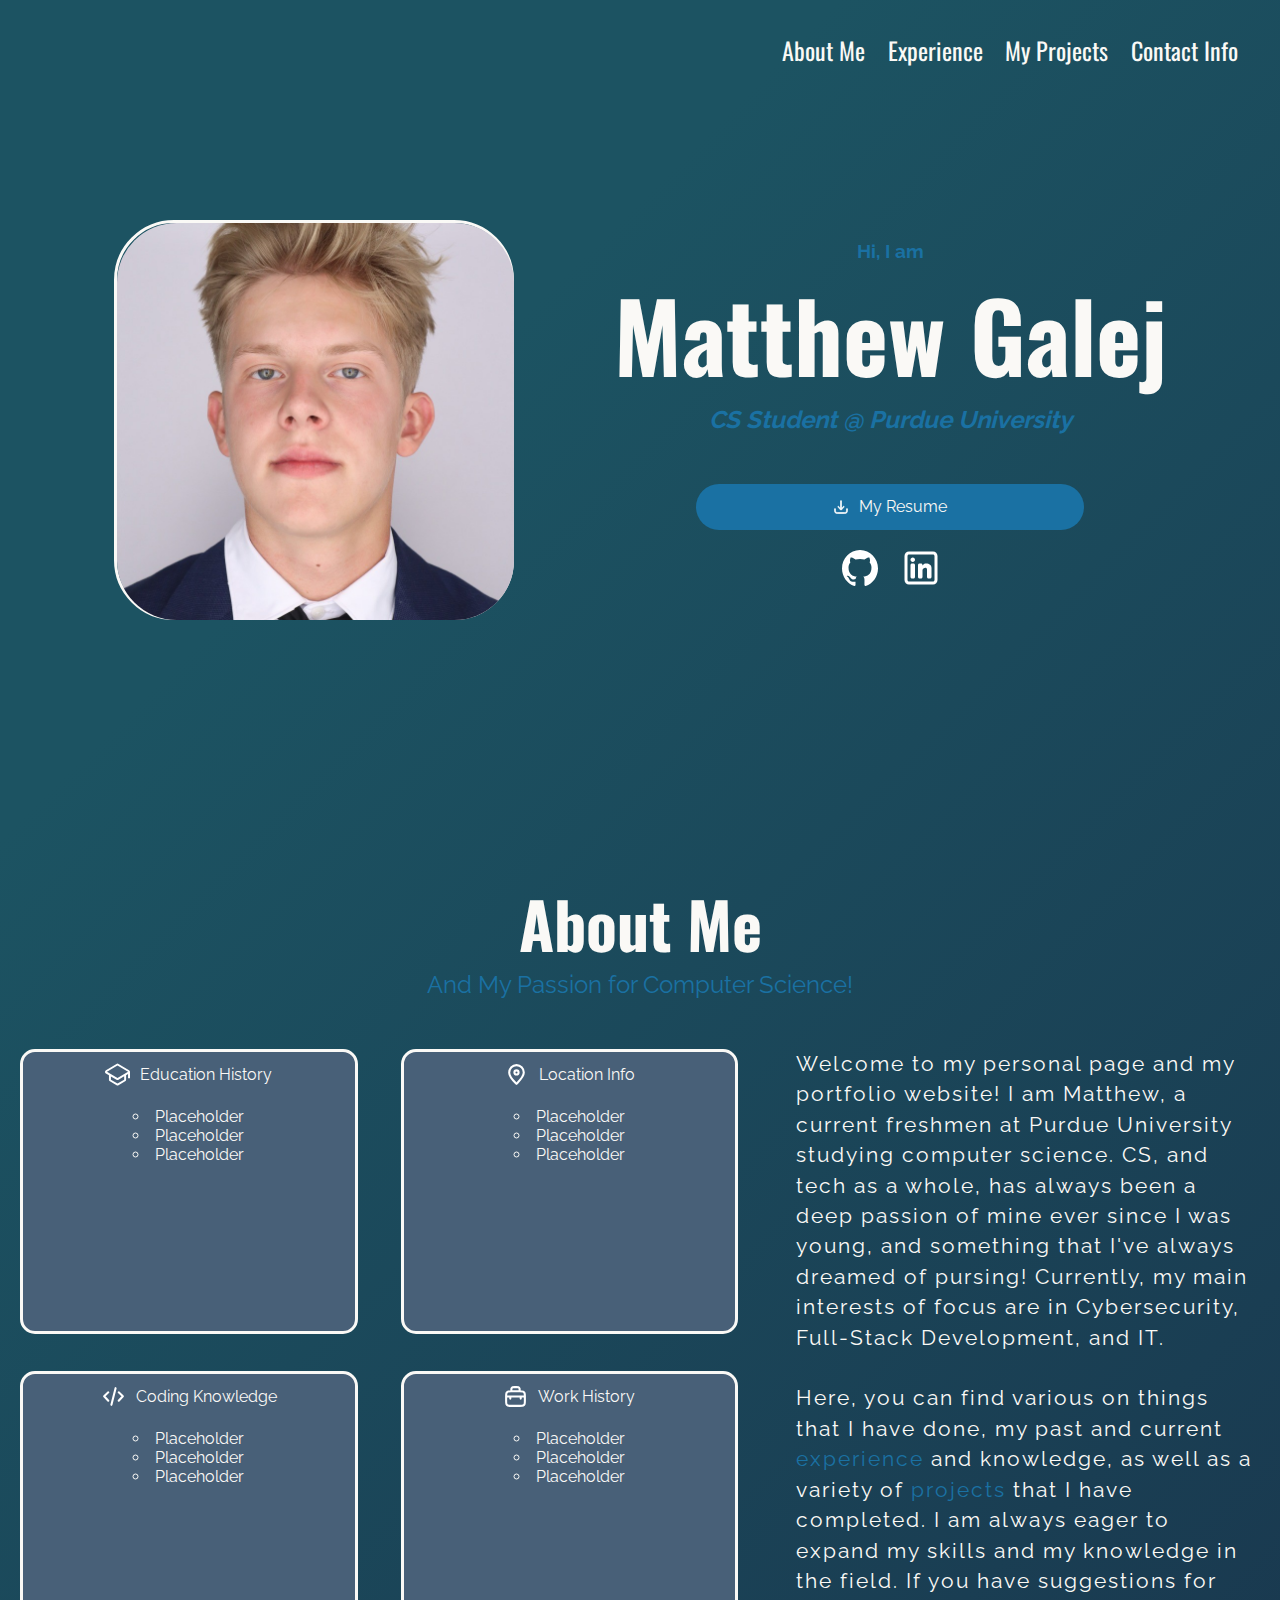
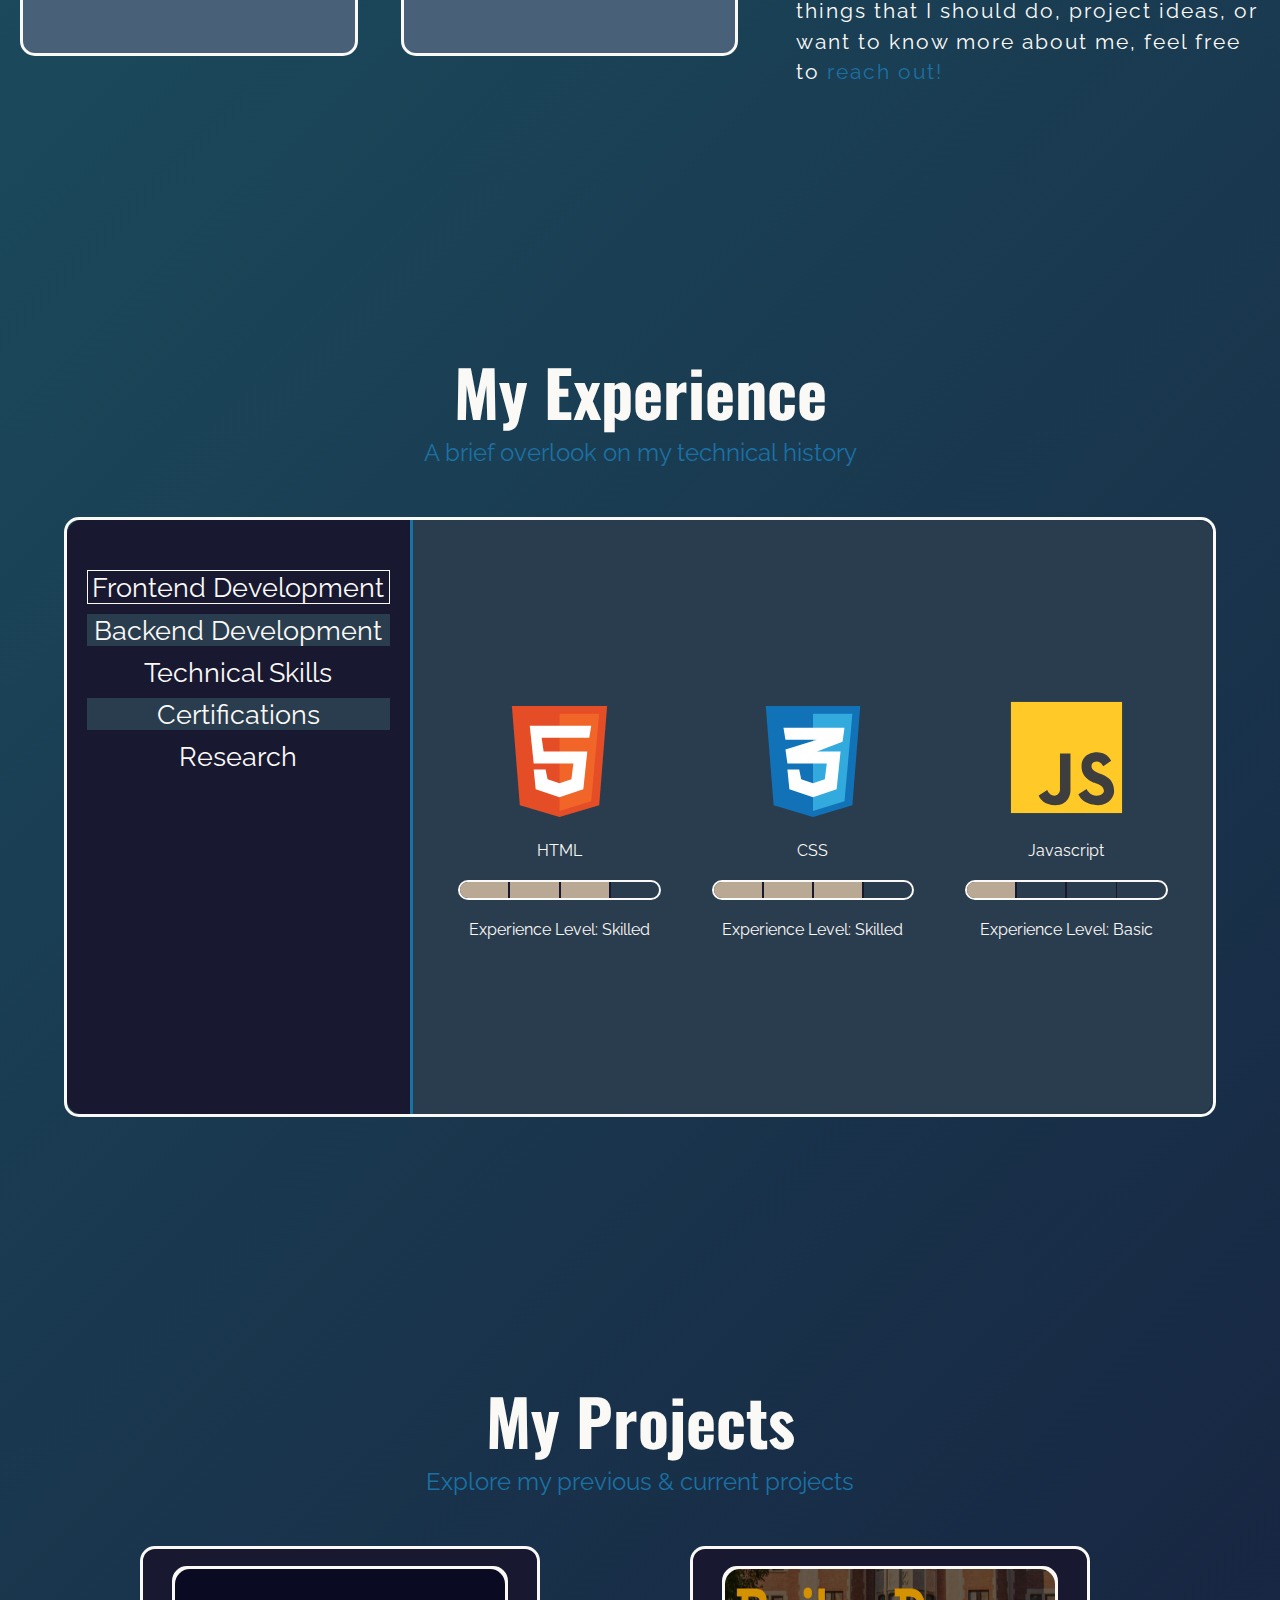
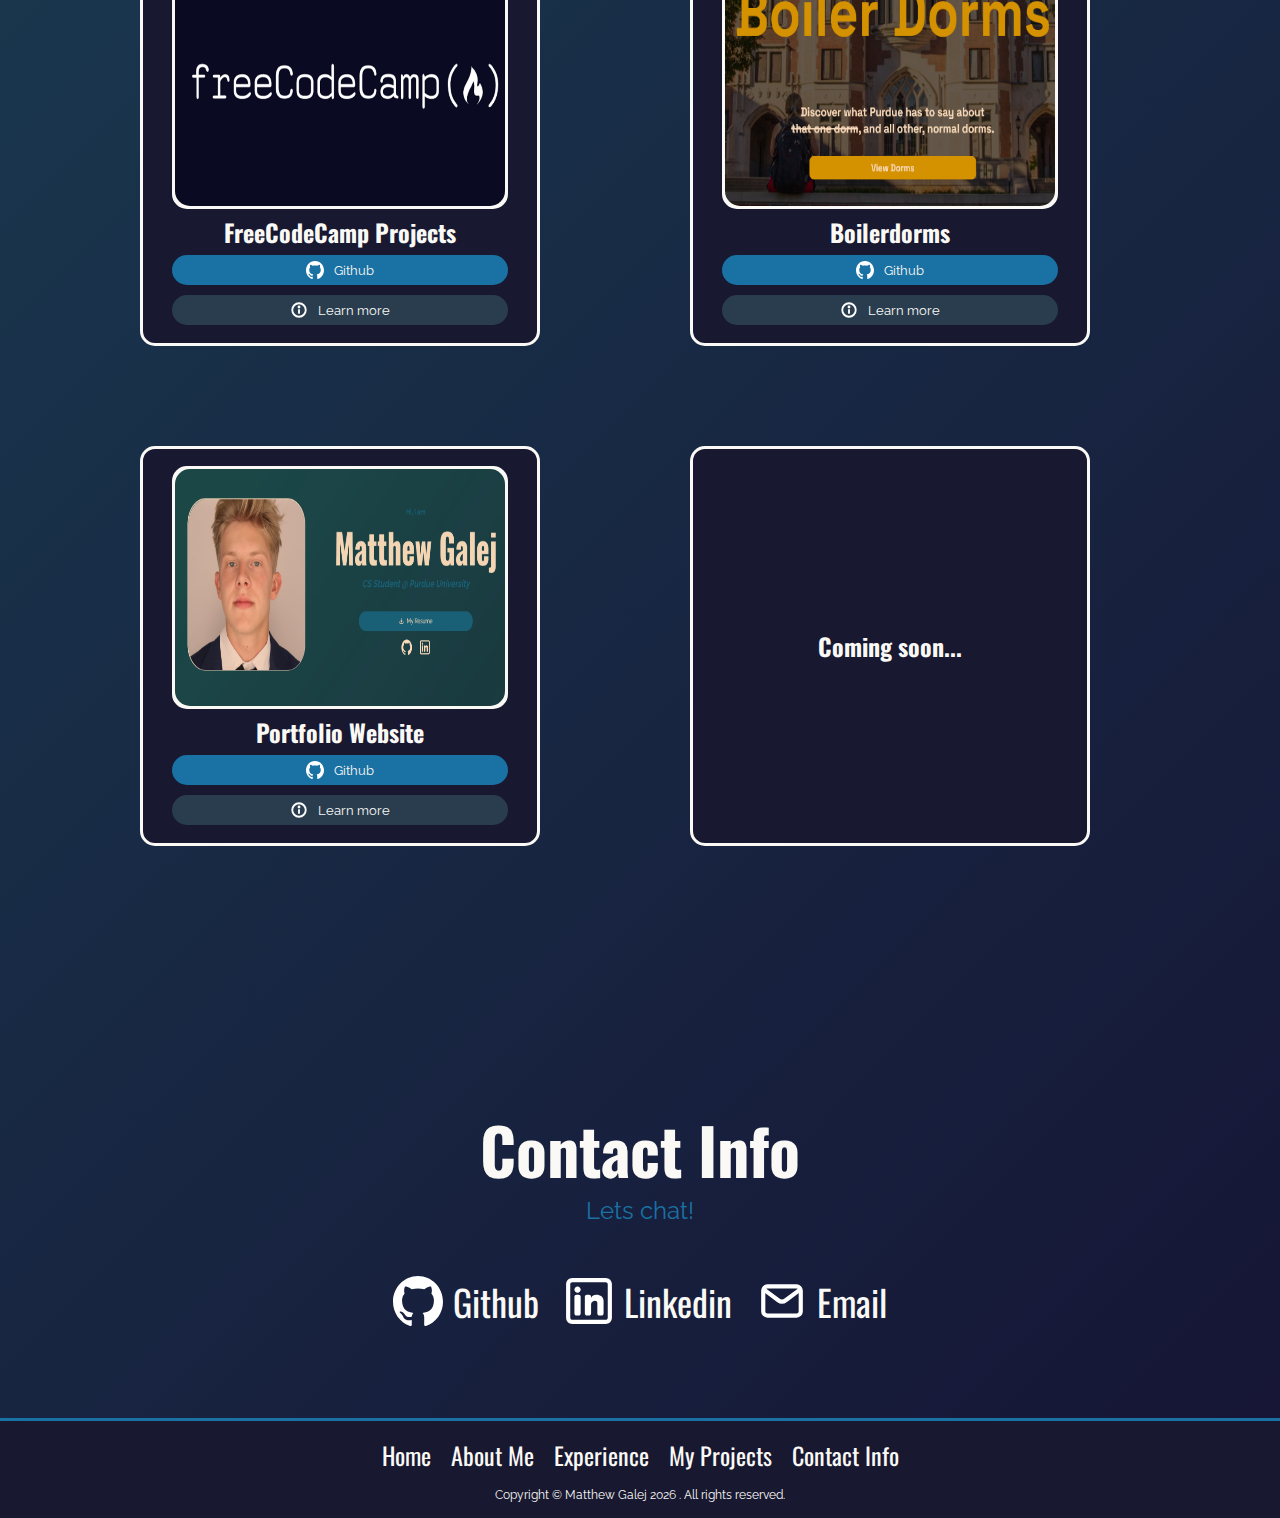
==== pages/index.html @ 9685cd40 "added certifications and technical skills section" ====
<!DOCTYPE html>
<html lang="en">
<head>
    <meta charset="UTF-8">
    <meta name="viewport" content="width=device-width, initial-scale=1.0"/>
    <link rel="stylesheet" href="../css/styles.css"/>
    <link rel="stylesheet" href="../css/media-queries.css"/>
    <link rel="icon" href="../assets/icon.svg">
    <title>Matthew Galej - Home</title>
    <meta name="description" content="Matthew Galej's personal website and portfolio!"/>
</head>
<body>
<main>
    <div id="background">
        <header id="page-header">
            <nav id="navbar">
                <a class="nav-item" href="#about-me">About Me</a>
                <a class="nav-item" href="#my-experience">Experience</a>
                <a class="nav-item" href="#my-projects">My Projects</a>
                <a class="nav-item" href="#contact-info">Contact Info</a>
            </nav>
        </header>

        <div id="main-page">
            <div id="opening-panel">
                <div id="pfp-box">
                    <img id="front-image" src="../assets/picture.png" alt="Picture of Matthew"/>
                </div>
                <div id="opening-text">
                    <h3>Hi, I am</h3>
                    <h1>Matthew Galej</h1>
                    <h2>CS Student @ Purdue University</h2>

                    <button id="resume-download"
                            onclick="window.open('../assets/RESUME%20-%20MATTHEW%20GALEJ.pdf', '_blank')">
                        <div class="button-text">
                            <img src="../assets/download-icon.svg" alt="download-icon" id="download-icon">
                            My Resume
                        </div>
                    </button>
                    <ul id="icons">
                        <li>
                            <a target="_blank" href="https://github.com/MatGalej">
                                <img class="icon" src="../assets/github-icon.svg" alt="github"/></a>
                        </li>
                        <li>
                            <a target="_blank" href="https://www.linkedin.com/in/matthew-galej-61bb95263/">
                                <img class="icon" src="../assets/linkedin-icon.svg" alt="linkedin"/></a>
                        </li>
                    </ul>
                </div>
            </div>
        </div>
        <div class="section-panel">
            <h1 id="about-me" class="section-header">About Me</h1>
            <p class="section-subtitle">And My Passion for Computer Science!</p>

            <div id="panel-wrapper">
                <div class="panel left">
                    <div class="box">
                        <div class="box-top-header">
                            <img class="box-icon" src="../assets/university-icon.svg" alt="university icon"/>
                            <p>Education History</p>
                        </div>

                        <div class="box-contents">
                                <ul>
                                    <li>Placeholder</li>
                                    <li>Placeholder</li>
                                    <li>Placeholder</li>
                                </ul>
                            </div>
                    </div>
                    <div class="box">
                        <div class="box-top-header">
                            <img class="box-icon" src="../assets/location-pin-icon.svg" alt="location pin icon"/>
                            <p>Location Info</p>
                        </div>

                        <div class="box-contents">
                                <ul>
                                    <li>Placeholder</li>
                                    <li>Placeholder</li>
                                    <li>Placeholder</li>
                                </ul>
                            </div>
                    </div>
                    <div class="box">
                        <div class="box-top-header">
                            <img class="box-icon" src="../assets/coding-icon.svg" alt="coding icon"/>
                            <p>Coding Knowledge</p>
                        </div>

                        <div class="box-contents">
                                <ul>
                                    <li>Placeholder</li>
                                    <li>Placeholder</li>
                                    <li>Placeholder</li>
                                </ul>
                            </div>
                    </div>
                    <div class="box">
                        <div class="box-top-header">
                            <img class="box-icon" src="../assets/briefcase-icon.svg" alt="briefcase icon"/>
                            <p>Work History</p>
                        </div>

                        <div class="box-contents">
                                <ul>
                                    <li>Placeholder</li>
                                    <li>Placeholder</li>
                                    <li>Placeholder</li>
                                </ul>
                            </div>
                    </div>
                </div>
                <div class="panel right">
                    <div id="personal-bio">
                        <p>Welcome to my personal page and my portfolio website! I am Matthew, a current freshmen at
                            Purdue University studying computer science. CS, and tech as a whole, has always been a deep
                            passion of mine ever since I was young, and something that I've always dreamed of pursing!
                            Currently, my main interests of focus are in Cybersecurity, Full-Stack Development, and IT.
                        </p>
                        <p><br>Here, you can find various on things that I have done, my past and current
                            <a class="text-animation" href="#my-experience">experience</a>
                            and knowledge, as well as a variety of <a class="text-animation" href="#my-projects">
                                projects</a> that I have completed. I am always eager to expand my skills and my
                            knowledge in the field. If you have suggestions for things that I should do,
                            project ideas, or want to know more about me, feel free to
                            <a class="text-animation" href="#contact-info">reach out!</a></p>
                    </div>
                </div>
            </div>
        </div>
        <div class="section-panel">
            <h1 id="my-experience" class="section-header">My Experience</h1>
            <p class="section-subtitle">A brief overlook on my technical history</p>

            <div id="experience-inner-panel">
                <div id="nav-panel">
                    <ul id="nav-panel-list">
                        <li>
                            <button data-target="card-1" class="active">Frontend Development</button>
                        </li>
                        <li class="alternate-background">
                            <button data-target="card-2">Backend Development</button>
                        </li>
                        <li>
                            <button data-target="card-3">Technical Skills</button>
                        </li>
                        <li class="alternate-background">
                            <button data-target="card-4">Certifications</button>
                        </li>
                        <li>
                            <button data-target="card-5">Research</button>
                        </li>
                    </ul>
                </div>
                <div class="panel-border"></div>
                <div id="content-panel">
                    <div id="card-1" class="card active"> <!-- Added .active to ensure it starts on this card -->
                        <div class="image">
                            <img src="../assets/html-5-icon.svg" alt="html5 logo"/>
                            <p>HTML</p>
                            <div class="level-bar">
                                <div class="filled start"></div>
                                <div class="panel-border-bar"></div>
                                <div class="filled"></div>
                                <div class="panel-border-bar"></div>
                                <div class="filled"></div>
                                <div class="panel-border-bar"></div>
                                <div></div>
                            </div>
                            <p>Experience Level: Skilled</p>
                        </div>
                        <div class="image">
                            <img src="../assets/css-3-logo.svg" alt="css3 logo" />
                            <p>CSS</p>
                            <div class="level-bar">
                                <div class="filled start"></div>
                                <div class="panel-border-bar"></div>
                                <div class="filled"></div>
                                <div class="panel-border-bar"></div>
                                <div class="filled"></div>
                                <div class="panel-border-bar"></div>
                                <div></div>
                            </div>
                            <p>Experience Level: Skilled</p>
                        </div>
                        <div class="image">
                            <img src="../assets/js-logo.svg" alt="js logo" />
                            <p>Javascript</p>
                            <div class="level-bar">
                                <div class="filled start"></div>
                                <div class="panel-border-bar"></div>
                                <div class=""></div>
                                <div class="panel-border-bar"></div>
                                <div class=""></div>
                                <div class="panel-border-bar"></div>
                                <div></div>
                            </div>
                            <p>Experience Level: Basic</p>
                        </div>
                    </div>
                    <div id="card-2" class="card">
                        <div class="image">
                            <img src="../assets/java-icon.svg" alt="java logo" style="width: 44%" />
                            <p>Java</p>
                            <div class="level-bar">
                                <div class="filled start"></div>
                                <div class="panel-border-bar"></div>
                                <div class="filled"></div>
                                <div class="panel-border-bar"></div>
                                <div class="filled"></div>
                                <div class="panel-border-bar"></div>
                                <div class="filled end"></div>
                            </div>
                            <p>Experience Level: Advanced</p>
                        </div>
                        <div class="image">
                            <img src="../assets/c-icon.svg" alt="c logo">
                            <p>C</p>
                            <div class="level-bar">
                                <div class="filled start"></div>
                                <div class="panel-border-bar"></div>
                                <div class=""></div>
                                <div class="panel-border-bar"></div>
                                <div class=""></div>
                                <div class="panel-border-bar"></div>
                                <div></div>
                            </div>
                            <p>Experience Level: Basic</p>
                        </div>
                    </div>
                    <div id="card-3" class="card">
                        <div class="image">
                            <img src="../assets/github-icon.svg" alt="github icon" />
                            <p>Github</p>
                            <div class="level-bar">
                                <div class="filled start"></div>
                                <div class="panel-border-bar"></div>
                                <div class="filled"></div>
                                <div class="panel-border-bar"></div>
                                <div class="filled"></div>
                                <div class="panel-border-bar"></div>
                                <div></div>
                            </div>
                            <p>Experience Level: Skilled</p>
                        </div>
                        <div class="image">
                            <img src="../assets/powershell-icon.svg" alt="powershell icon" />
                            <p>Powershell</p>
                            <div class="level-bar">
                                <div class="filled start"></div>
                                <div class="panel-border-bar"></div>
                                <div class="filled"></div>
                                <div class="panel-border-bar"></div>
                                <div class="filled "></div>
                                <div class="panel-border-bar"></div>
                                <div></div>
                            </div>
                            <p>Experience Level: Skilled</p>
                        </div>
                        <div class="image">
                            <img src="../assets/troubleshoot-icon.svg" alt="troubleshooting icon" />
                            <p>Troubleshooting</p>
                            <div class="level-bar">
                                <div class="filled start"></div>
                                <div class="panel-border-bar"></div>
                                <div class="filled"></div>
                                <div class="panel-border-bar"></div>
                                <div class="filled"></div>
                                <div class="panel-border-bar"></div>
                                <div></div>
                            </div>
                            <p>Experience Level: Skilled</p>
                        </div>
                        <div class="image">
                            <img src="../assets/server-icon.svg" alt="server icon" />
                            <p>Server Config</p>
                            <div class="level-bar">
                                <div class="filled start"></div>
                                <div class="panel-border-bar"></div>
                                <div class="filled"></div>
                                <div class="panel-border-bar"></div>
                                <div class="filled"></div>
                                <div class="panel-border-bar"></div>
                                <div></div>
                            </div>
                            <p>Experience Level: Skilled</p>
                        </div>
                        <div class="image">
                            <img src="../assets/docker-icon.svg" alt="docker icon" />
                            <p>Docker</p>
                            <div class="level-bar">
                                <div class="filled start"></div>
                                <div class="panel-border-bar"></div>
                                <div class="filled"></div>
                                <div class="panel-border-bar"></div>
                                <div class=""></div>
                                <div class="panel-border-bar"></div>
                                <div></div>
                            </div>
                            <p>Experience Level: Intermediate</p>
                        </div>
                        <div class="image">
                            <img src="../assets/customer-helpdesk-icon.svg" alt="customer helpdesk icon" />
                            <p>Helpdesk</p>
                            <div class="level-bar">
                                <div class="filled start"></div>
                                <div class="panel-border-bar"></div>
                                <div class="filled"></div>
                                <div class="panel-border-bar"></div>
                                <div class="filled"></div>
                                <div class="panel-border-bar"></div>
                                <div class="filled end"></div>
                            </div>
                            <p>Experience Level: Advanced</p>
                        </div>

                    </div>
                    <div id="card-4" class="card">
                        <div class="image">
                            <img src="../assets/aplus-icon.png" alt="CompTIA a+ logo" />
                            <p>CompTIA A+ Certification</p>
                            <p>Completed: March 28th, 2024</p>
                        </div>
                        <div class="image">
                            <img src="../assets/network-plus-icon.png" alt="CompTIA network+ logo"  />
                            <p>CompTIA Network+ Certification</p>
                            <p>Expected Completion: May 2025</p>
                        </div>
                    </div>
                    <div id="card-5" class="card">

                    </div>
                </div>
            </div>
        </div>
        <div class="section-panel">
            <h1 id="my-projects" class="section-header">My Projects</h1>
            <p class="section-subtitle">Explore my previous & current projects</p>

            <div id="flex-box-wrapper">
                <div id="project-box-wrapper">
                    <div class="project-box">
                        <div class="project-image-border">
                            <img class="project-image" src="../assets/fcc-image.webp" alt="freecodecamp logo"/>
                        </div>
                        <h1>FreeCodeCamp Projects</h1>
                        <button class="project-button color1" onclick=
                                "window.open('https://github.com/MatGalej/fcc-projects', '_blank')">
                            <div class="button-text">
                                <img src="../assets/github-icon.svg" alt="github icon" class="project-icon" />
                                Github
                            </div>
                        </button>
                        <button class="project-button color2 bottom">
                            <div class="button-text">
                                <img src="../assets/information-circle-icon.svg"
                                     alt="github icon" class="project-icon" />
                                Learn more
                            </div>
                        </button>
                    </div>
                    <div class="project-box">
                        <div class="project-image-border">
                            <img class="project-image" src="../assets/boilerdorms-screenshot.png"
                                 alt="boilerdorms screenshot"/>
                        </div>
                        <h1>Boilerdorms</h1>
                        <button class="project-button color1" onclick=
                                "window.open('https://github.com/MatGalej/Hello-World-2024', '_blank')">
                            <div class="button-text">
                                <img src="../assets/github-icon.svg" alt="github icon" class="project-icon" />
                                Github
                            </div>
                        </button>
                        <button class="project-button color2 bottom">
                            <div class="button-text">
                                <img src="../assets/information-circle-icon.svg"
                                     alt="github icon" class="project-icon" />
                                Learn more
                            </div>
                        </button>
                    </div>
                    <div class="project-box">
                        <div class="project-image-border">
                            <img class="project-image" src="../assets/portfolio-website-screenshot.png"
                                 alt="portfolio website screenshot"/>
                        </div>
                        <h1>Portfolio Website</h1>
                        <button class="project-button color1" onclick="
                        window.open('https://github.com/MatGalej/personal-site', '_blank')">
                            <div class="button-text">
                                <img src="../assets/github-icon.svg" alt="github icon" class="project-icon" />
                                Github
                            </div>
                        </button>
                        <button class="project-button color2 bottom">
                            <div class="button-text">
                                <img src="../assets/information-circle-icon.svg"
                                     alt="github icon" class="project-icon" />
                                Learn more
                            </div>
                        </button>
                    </div>
                    <div class="project-box upcoming">
                        <h1>Coming soon...</h1>
                    </div>
                </div>

            </div>

        </div>
        <div class="section-panel">
            <h1 id="contact-info" class="section-header">Contact Info</h1>
            <p class="section-subtitle">Lets chat!</p>

            <ul id="contact-list">
                <li>
                    <a target="_blank" href="https://github.com/MatGalej">
                        <img class="icon-large" src="../assets/github-icon.svg" alt="github"/>
                        <span>Github</span>
                    </a>
                </li>
                <li>
                    <a target="_blank" href="https://www.linkedin.com/in/matthew-galej-61bb95263/">
                        <img class="icon-large" src="../assets/linkedin-icon.svg" alt="linkedin"/>
                        <span>Linkedin</span>
                    </a>
                </li>
                <li>
                    <a target="_blank" href="mailto:mgalej@purdue.edu">
                        <img class="icon-large" src="../assets/email-icon.svg" alt="email"/>
                        <span>Email</span>
                    </a>
                </li>
            </ul>
        </div>

        <footer id="page-footer">
            <nav id="footer-navbar">
                <a class="nav-item" href="#page-header">Home</a>
                <a class="nav-item" href="#about-me">About Me</a>
                <a class="nav-item" href="#my-experience">Experience</a>
                <a class="nav-item" href="#my-projects">My Projects</a>
                <a class="nav-item" href="#contact-info">Contact Info</a>
            </nav>
            <p>Copyright &copy Matthew Galej
                <script>document.write(new Date().getFullYear())</script>
                . All rights reserved.
            </p>
        </footer>
    </div>
</main>
<script src="../js/script.js"></script>
</body>
</html>
---- css/styles.css ----
/* Fonts */
@font-face {
    font-family: "Oswald";
    src: url("../fonts/Oswald-VariableFont_wght.ttf") format("truetype");
}

@font-face {
    font-family: "Raleway";
    src: url("../fonts/Raleway-VariableFont_wght.ttf") format("truetype");
}

/* Global colors */
:root {
    --offwhite: #FAF9F6;
    --offblack: #181830FF;
    --accent1: #1a71a3;
    --accent2: #486078FF;
    --accent3: #484860FF;
    --accent4: #D8D8D8FF;
    --accent5: #2A3D4FFF;;
    --accent6: #B8A894FF
}

* {
    box-sizing: border-box;
    margin: 0;
    padding: 0;
}

html {
    scroll-behavior: smooth;
}

#background {
    z-index: -1;
    background: linear-gradient(315deg, rgba(2, 0, 36, 0.92) 0%, rgba(28, 83, 98, 1) 86%);
    position: absolute;
    width: 100%;
    min-height: 100vh;
}

#page-header {
    font-family: "Oswald", sans-serif;
    display: flex;
    justify-content: space-between;
    align-items: center;
    width: 100%;
    height: 100px;
    padding-left: 50px;
    padding-right: 20px;
    color: var(--offwhite);
    scroll-margin-top: 0;
}

#page-header #name {
    font-size: 3rem;
    user-select: none;
}

#navbar {
    display: flex;
    justify-content: space-evenly;
    margin-left: auto;
    width: 500px;
}

#footer-navbar {
    display: flex;
    justify-content: center;
    align-items: center;
    gap: 20px;
    font-family: "Oswald", sans-serif;
    color: var(--offblack);
}

.nav-item {
    position: relative;
    display: inline-block;
    text-decoration: none;
    color: var(--offwhite);
    font-size: 1.5rem;
}

@keyframes nav-hover {
    0% {
        color: var(--offwhite);
    }
    100% {
        color: var(--accent1);
    }
}

.nav-item:hover {
    animation-name: nav-hover;
    animation-duration: 300ms;
    animation-iteration-count: 1;
    animation-timing-function: ease-in;
    color: var(--accent1);
}

.nav-item::after {
    content: "";
    position: absolute;
    left: 0;
    bottom: -3px;
    width: 0;
    height: 2px;
    background-color: var(--offwhite);
    transition: width 0.5s ease;
}

.nav-item:hover::after {
    width: 100%;
}

#main-page {
    margin-top: 120px;
}

#opening-panel {
    display: flex;
    text-align: center;
    justify-content: center;
}

.section-panel {
    margin-top: 20vw;
}

#pfp-box {
    width: 400px;
    height: 400px;
    border: 3px solid var(--offwhite);
    border-radius: 15%;
}

#front-image {
    width: 397px;
    height: 397px;
    border-radius: 15%;
}

#opening-text {
    margin-left: 100px;
    margin-top: 20px;
}

#opening-text h1 {
    font-size: 6rem;
    font-family: "Oswald", sans-serif;
    color: var(--offwhite);
}

#opening-text h2 {
    font-style: italic;
    font-family: "Raleway", sans-serif;
    color: var(--accent1);
}

#opening-text h3 {
    font-family: "Raleway", sans-serif;
    color: var(--accent1);
}

#opening-text #resume-download {
    margin-top: 50px;
    width: 70%;
    height: 12%;
    border-radius: 40px;
    border: none;
    color: var(--offwhite);
    background-color: var(--accent1);
    transition: 300ms ease;
    background-size: 200%;
    font-family: "Raleway", sans-serif;
    font-size: 16px;
    cursor: pointer;
}

.button-text {
    width: 100%;
    height: 100%;
    display: flex;
    justify-content: center;
    align-items: center;
    gap: 10px;
}

#opening-text #resume-download #download-icon {
    height: 16px;
}

#opening-text #resume-download:hover {
    background-color: var(--offblack);
}

#opening-text #resume-download:active {
    background-color: var(--accent3);
}

#opening-text #icons {
    list-style-type: none;
    display: flex;
    justify-content: center;
    gap: 25px;
    margin-top: 20px;
}

.icon {
    width: 36px;
    height: 36px;
    transition: 500ms ease;
}

.icon:hover {
    transform: translateY(-2px);
}

#panel-wrapper {
    display: flex;
    justify-content: space-between;
}

.section-header {
    color: var(--offwhite);
    font-family: "Oswald", sans-serif;
    text-align: center;
    font-size: 4rem;
}

.section-subtitle {
    text-align: center;
    font-size: 1.5rem;
    font-family: "Raleway", sans-serif;
    color: var(--accent1);
}

.panel.left {
    margin-top: 50px;
    margin-left: 20px;
    width: 60%;
    display: grid;
    grid-template-columns: repeat(2, 1fr);
    grid-template-rows: repeat(2, auto);
    gap: 5px;
}

.box {
    width: 90%;
    height: 90%;
    border: 3px solid var(--offwhite);
    border-radius: 15px;
    transition: 200ms linear;
    background-color: var(--accent2);
    font-family: "Raleway", sans-serif;
    text-align: center;
    padding: 10px;
    margin-bottom: 0;
}

.box:hover {
    box-shadow: var(--offblack) 10px 10px;
    transform: translateY(-2px);
}

.box-top-header {
    display: flex;
    justify-content: center;
    align-items: center;
    gap: 10px;
    margin-bottom: 20px;
}

.box-top-header p {
    color: var(--offwhite);
}

.box-icon {
    width: 8%;
    height: 8%;
}

.box-contents ul {
    color: var(--offwhite);
    list-style: circle inside;
}

.panel.right {
    margin-top: 50px;
    width: 40%;
}

#personal-bio {
    margin-left: 20px;
    margin-right: 20px;
    font-family: "Raleway", sans-serif;
    letter-spacing: 2px;
    line-height: 1.9rem;
    font-size: 1.3rem;
    color: var(--offwhite);
}

@keyframes link-hover {
    0% {
        color: var(--accent1);
    }
    100% {
        color: var(--accent3);
    }
}

.text-animation {
    position: relative;
    text-decoration: none;
    color: var(--accent1);
}

.text-animation:hover {
    animation-name: link-hover;
    animation-duration: 300ms;
    animation-iteration-count: 1;
    animation-timing-function: ease-in;
    color: var(--accent3);
}

.text-animation::after {
    content: "";
    position: absolute;
    left: 0;
    bottom: -3px;
    width: 0;
    height: 2px;
    background-color: var(--offwhite);
    transition: width 0.5s ease;
}

.text-animation:hover::after {
    width: 100%;
}

#experience-inner-panel {
    width: 90%;
    height: 600px;
    margin: 50px auto auto;
    display: flex;
    justify-content: center;
    align-items: center;
    border: 3px solid var(--offwhite);
    border-radius: 15px;
}

#experience-inner-panel #nav-panel {
    height: 100%;
    width: 30%;
    background-color: var(--offblack);
    padding: 50px 20px 50px 20px;
    border-radius: 15px 0 0 15px;
}

#nav-panel-list {
    list-style-type: none;
    width: 100%;
}

#nav-panel-list li > button {
    width: 100%;
    background: inherit;
    border: none;
    display: flex;
    align-items: center;
    justify-content: center;
    color: var(--offwhite);
    font-family: "Raleway", sans-serif;
    font-size: 1.7rem;
    text-align: center;
    transition: 1s ease;
    cursor: pointer;
}

#nav-panel-list li:not(#nav-panel-list li:last-of-type) {
    margin-bottom: 10px
}

#nav-panel-list li:hover {
    border: 1px solid var(--offwhite);
}

#nav-panel-list li > button.active {
    border: 1px solid var(--offwhite);
}

.alternate-background {
    background-color: var(--accent5);
}

.card {
    display: none;
}

.card.active {
    display: flex;
    flex-direction: row;
    align-items: center;
    justify-content: center;
}

/* The various cards */

.image {
    height: 100%;
    width: 100%;
    display: flex;
    flex-direction: column;
    justify-content: center;
    align-items: center;
    text-align: center;
}

.image img {
    width: 50%;
    height: 50%;
    object-fit: cover;
}

.image p {
    color: var(--offwhite);
    margin-top: 20px;
    font-family: "Raleway", sans-serif;
}

.level-bar {
    margin-top: 20px;
    border: 2px solid var(--offwhite);
    border-radius: 50px;
    width: 80%;
    height: 20px;
    display: flex;
    justify-content: space-evenly;
}

.level-bar div:not(.level-bar div.panel-border-bar) {
    width: 100%;
}

.filled {
    background-color: var(--accent6);
}

.filled.start {
    border-radius: 15px 0 0 15px;
}

.filled.end {
    border-radius: 0 15px 15px 0;
}

/* End of cards*/

.panel-border {
    height: 100%;
    width: 3px;
    background-color: var(--accent1);
}

.panel-border-bar {
    height: 100%;
    width: 8px;
    background-color: var(--offblack);
}

#content-panel {
    height: 100%;
    width: 70%;
    background-color: var(--accent5);
    border-radius: 0 15px 15px 0;
    padding: 20px;
    display: flex;
    align-items: center;
    justify-content: center;
}

#project-box-wrapper {
    margin: 50px 20px auto;
    display: grid;
    gap: 100px;
    grid-template-columns: repeat(auto-fit, minmax(450px, 1fr));
    max-width: 100%;
    justify-content: center;
    align-items: center;
}

#flex-box-wrapper {
    display: flex;
    align-items: center;
    justify-content: center;
}

.project-box {
    display: flex;
    justify-content: center;
    align-items: center;
    flex-direction: column;
    width: 400px;
    height: 400px;
    border-radius: 15px;
    padding: 10px;
    border: 3px solid var(--offwhite);
    background-color: var(--offblack);
    font-family: "Oswald", sans-serif;
    font-size: 12px;
    text-align: center;
    color: var(--offwhite);
    transition: 200ms linear;
}

.project-box h1 {
    margin: 5px;
}

.project-image-border {
    width: 90%;
    background-color: var(--offwhite);
    height: 65%;
    border: 3px solid var(--offwhite);
    border-radius: 15px;
}

.project-image {
    width: 100%;
    height: 100%;
    border-radius: 15px;
}

.project-box.upcoming {
    display: flex;
    justify-content: center;
    align-items: center;
}

.project-button {
    width: 90%;
    height: 30px;
    border-radius: 15px;
    font-family: "Raleway", sans-serif;
    color: var(--offwhite);
    border: none;
    transition: 300ms ease;
}

.project-button.color1 {
    background-color: var(--accent1);
}

.project-button.color1:hover {
    background-color: var(--accent6);
}

.project-button.color2 {
    background-color: var(--accent5);
}

.project-button.color2:hover {
    background-color: var(--accent2);
}

.project-button:not(.project-button.bottom) {
    margin-bottom: 10px;
}

.project-box:hover {
    box-shadow: var(--accent1) 10px 10px;
    transform: translateY(-2px);
}

.project-icon {
    height: 18px;
}

#contact-list {
    margin-top: 50px;
    gap: 25px;
    list-style-type: none;
    display: flex;
    text-align: center;
    justify-content: center;
    align-items: center;
}

#contact-list li {
    display: flex;
    align-items: center;
    justify-content: center;
    transition: 500ms ease;
}

#contact-list li > a {
    display: flex;
    align-items: center;
    gap: 10px;
    font-size: 36px;
    font-family: "Oswald", sans-serif;
    text-decoration: none;
    color: var(--offwhite);
}

.icon-large {
    width: 50px;
    height: 50px;
    vertical-align: middle;
    object-fit: contain;
}

#contact-list li:hover {
    transform: translateY(-5px);
}

#page-footer {
    margin-top: 10vh;
    border-top: 3px solid var(--accent1);
    background-color: var(--offblack);
    bottom: 0;
    height: 100px;
    display: flex;
    flex-direction: column;
    align-items: center;
    justify-content: center;
    text-align: center;
}

#page-footer p {
    margin-top: 15px;
    display: flex;
    font-family: "Raleway", sans-serif;
    color: var(--offwhite);
    font-size: 12px;
}
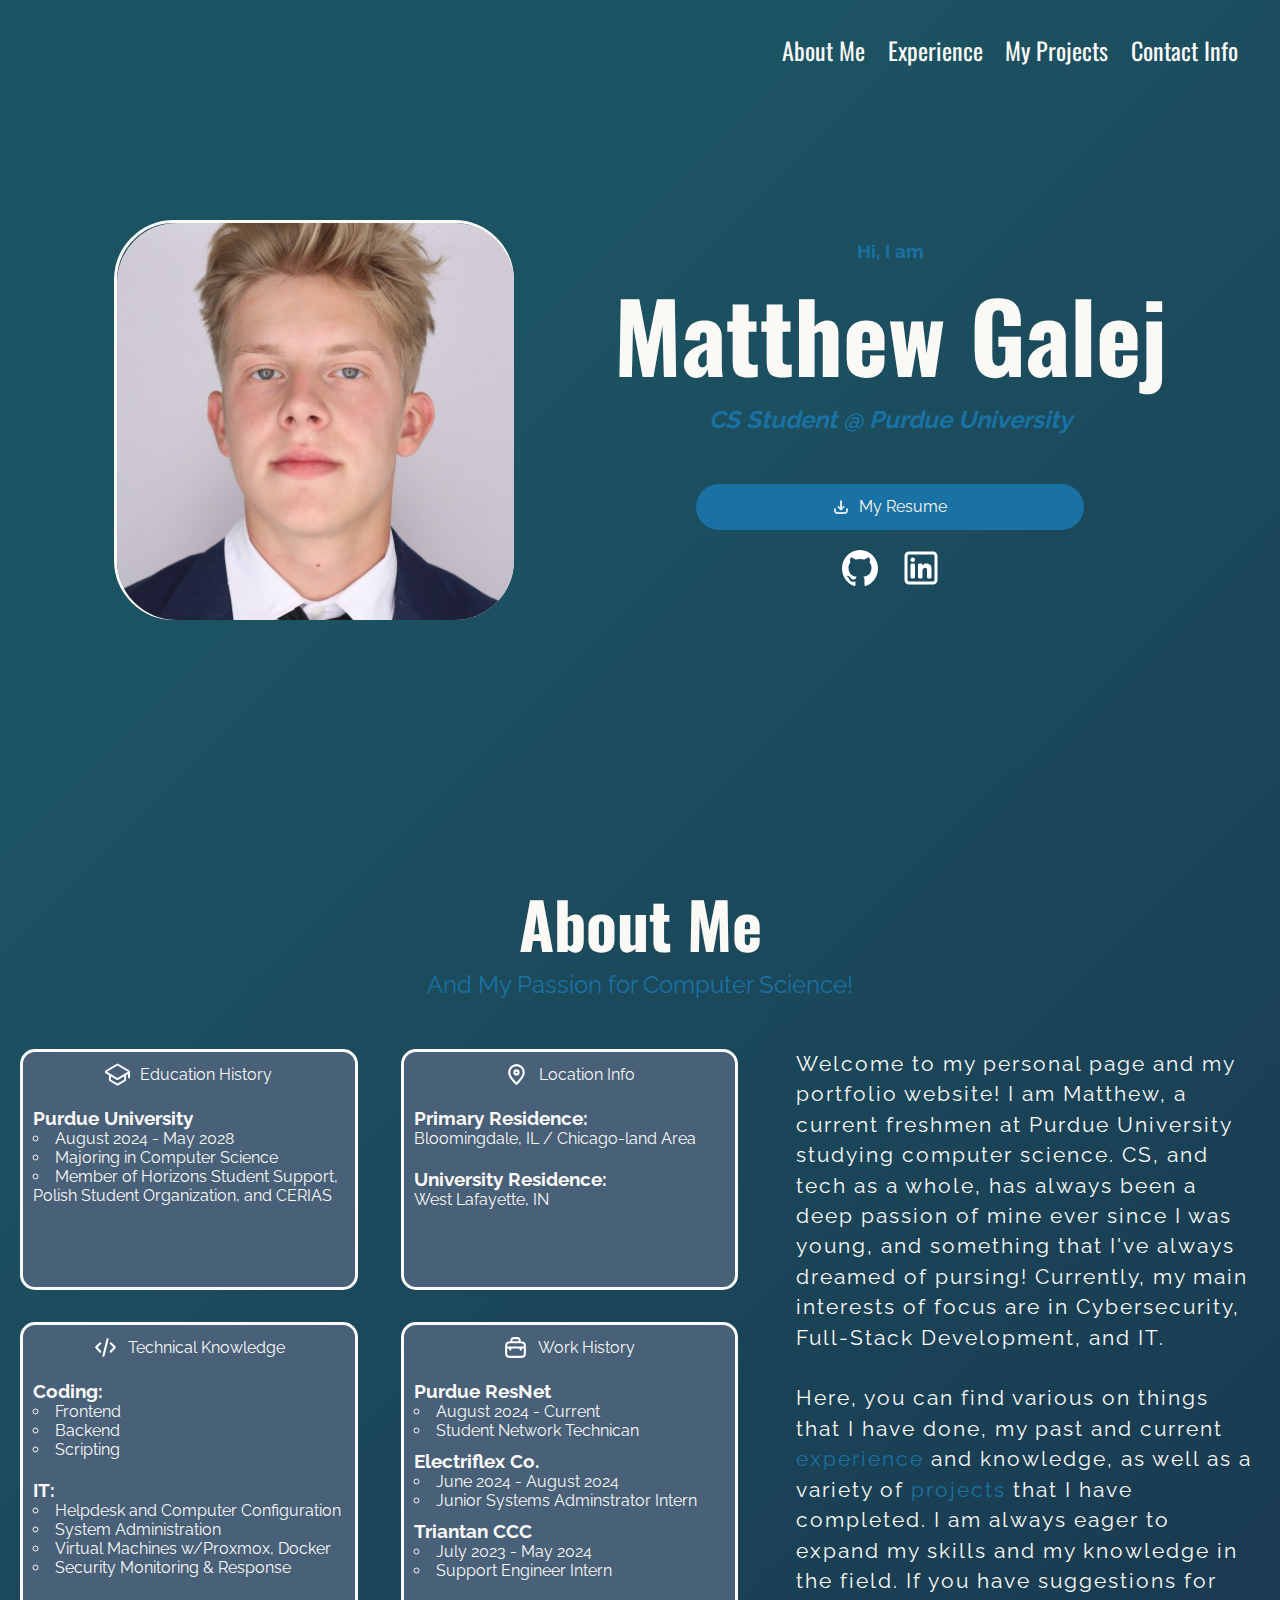
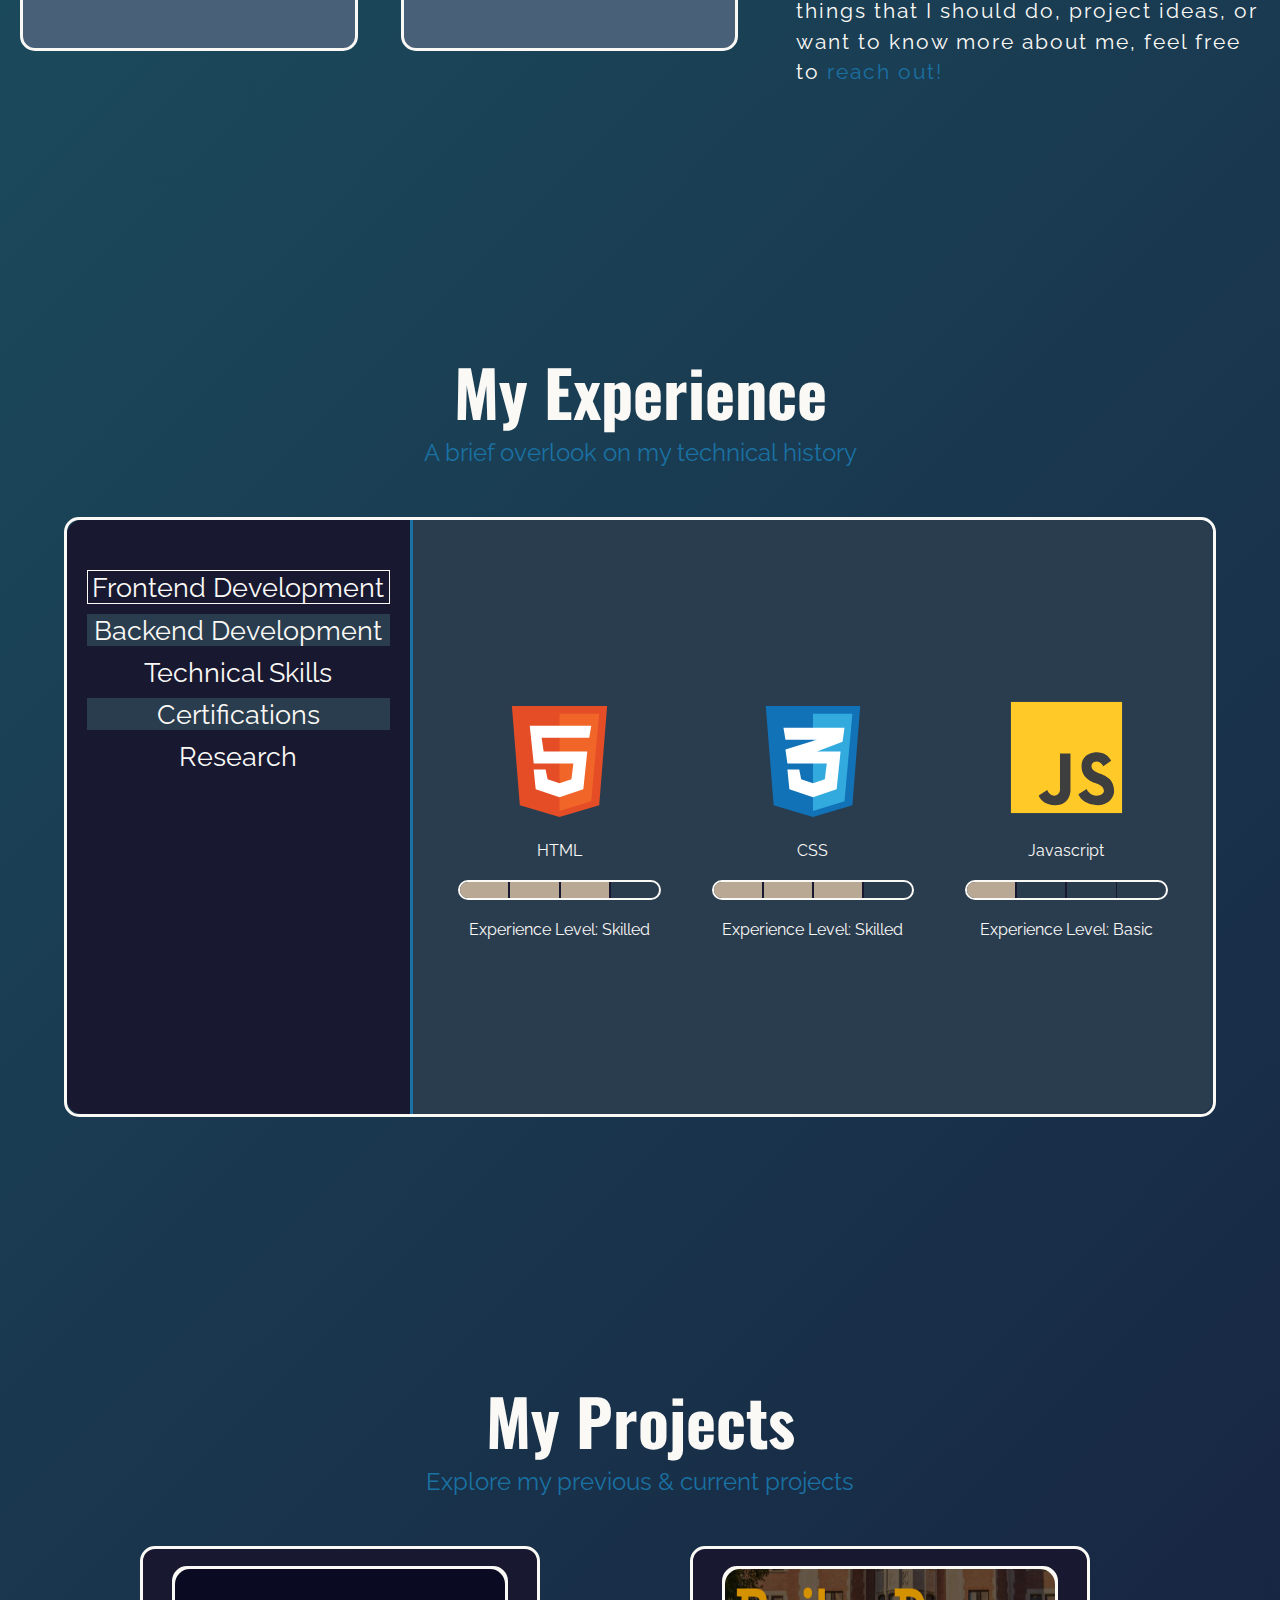
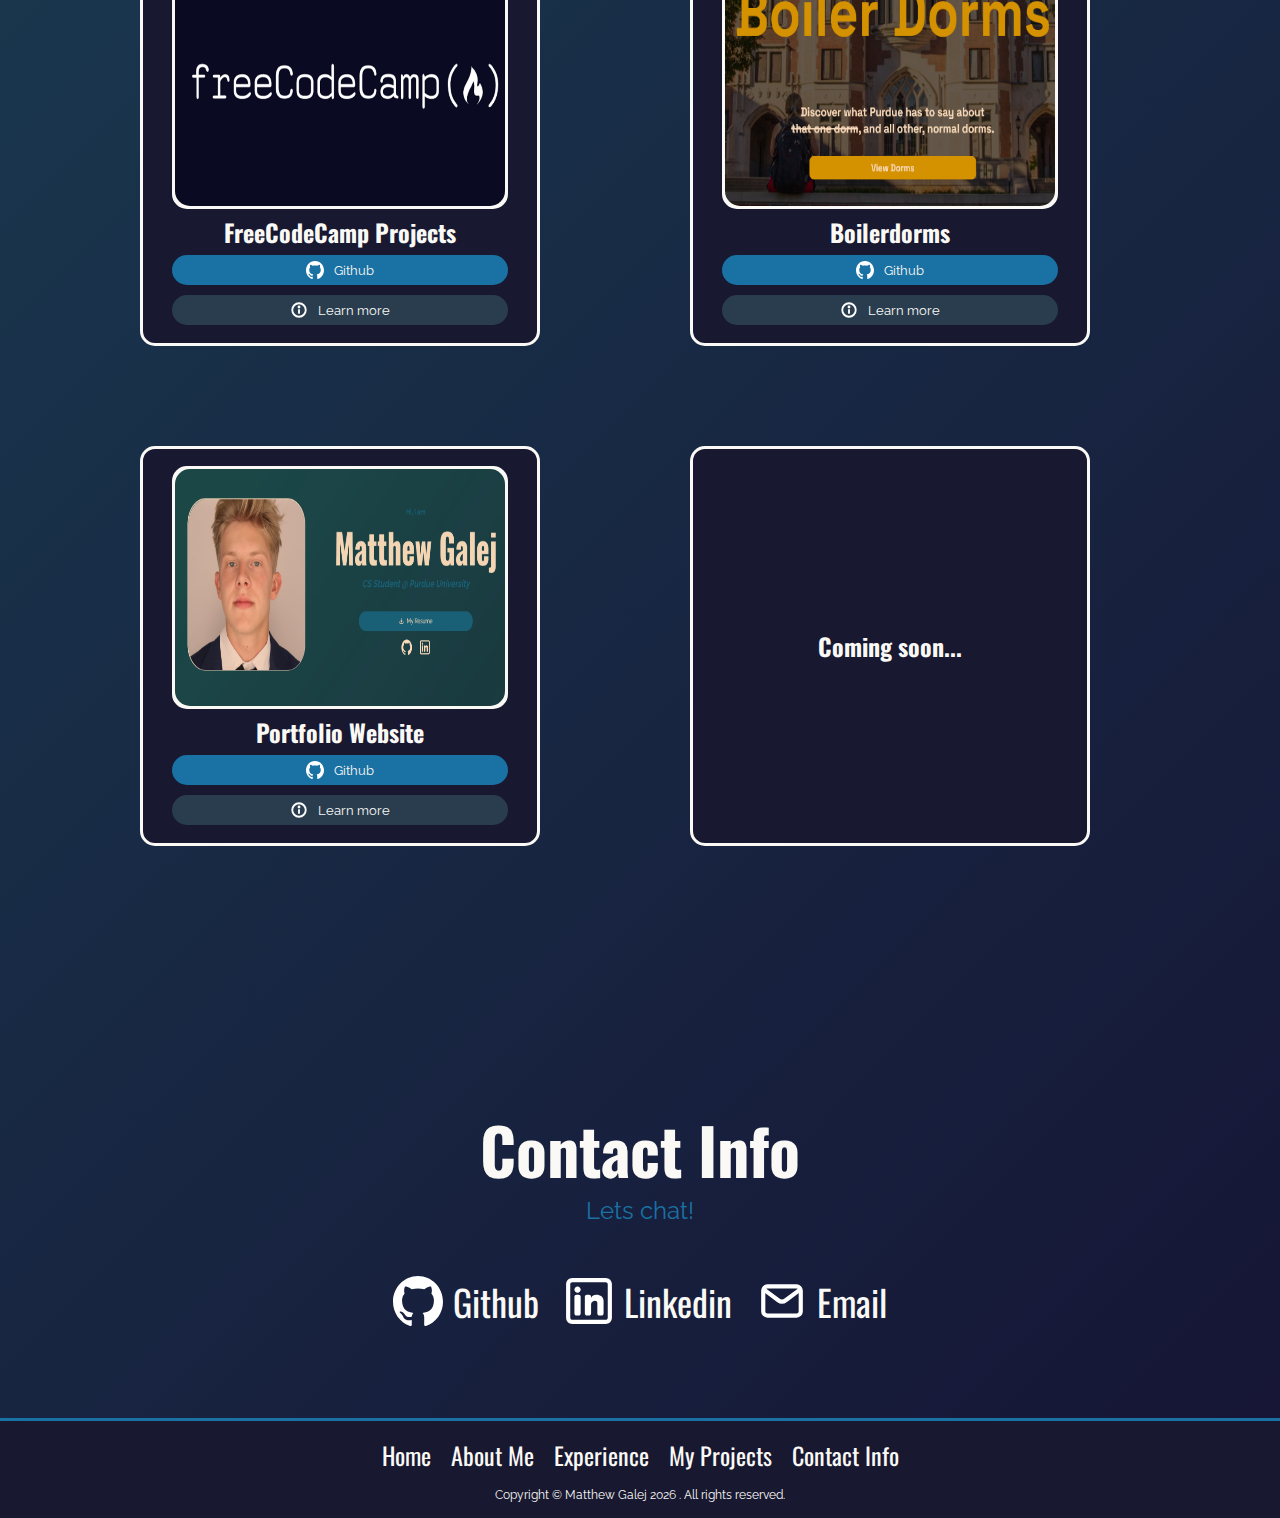
==== commit 92967fed: "Finished about me section" ====
--- a/pages/index.html
+++ b/pages/index.html
@@ -64,12 +64,15 @@
                         </div>
 
                         <div class="box-contents">
-                                <ul>
-                                    <li>Placeholder</li>
-                                    <li>Placeholder</li>
-                                    <li>Placeholder</li>
-                                </ul>
-                            </div>
+                            <h3>Purdue University</h3>
+                            <ul>
+                                <li>August 2024 - May 2028</li>
+                                <li>Majoring in Computer Science</li>
+                                <li>Member of Horizons Student Support, Polish Student Organization,
+                                and CERIAS</li>
+                            </ul>
+
+                        </div>
                     </div>
                     <div class="box">
                         <div class="box-top-header">
@@ -78,26 +81,33 @@
                         </div>
 
                         <div class="box-contents">
-                                <ul>
-                                    <li>Placeholder</li>
-                                    <li>Placeholder</li>
-                                    <li>Placeholder</li>
-                                </ul>
-                            </div>
+                            <h3>Primary Residence:</h3>
+                            <p>Bloomingdale, IL / Chicago-land Area</p>
+                            <h3 style="margin-top: 20px">University Residence:</h3>
+                            <p>West Lafayette, IN</p>
+                        </div>
                     </div>
                     <div class="box">
                         <div class="box-top-header">
                             <img class="box-icon" src="../assets/coding-icon.svg" alt="coding icon"/>
-                            <p>Coding Knowledge</p>
+                            <p>Technical Knowledge</p>
                         </div>
 
                         <div class="box-contents">
-                                <ul>
-                                    <li>Placeholder</li>
-                                    <li>Placeholder</li>
-                                    <li>Placeholder</li>
-                                </ul>
-                            </div>
+                            <h3>Coding:</h3>
+                            <ul>
+                                <li>Frontend</li>
+                                <li>Backend</li>
+                                <li>Scripting</li>
+                            </ul>
+                            <h3 style="margin-top: 20px">IT:</h3>
+                            <ul>
+                                <li>Helpdesk and Computer Configuration</li>
+                                <li>System Administration</li>
+                                <li>Virtual Machines w/Proxmox, Docker</li>
+                                <li>Security Monitoring & Response</li>
+                            </ul>
+                        </div>
                     </div>
                     <div class="box">
                         <div class="box-top-header">
@@ -106,12 +116,24 @@
                         </div>
 
                         <div class="box-contents">
-                                <ul>
-                                    <li>Placeholder</li>
-                                    <li>Placeholder</li>
-                                    <li>Placeholder</li>
-                                </ul>
-                            </div>
+                            <h3>Purdue ResNet</h3>
+                            <ul style="margin-bottom: 10px">
+                                <li>August 2024 - Current</li>
+                                <li>Student Network Technican</li>
+                            </ul>
+
+                            <h3>Electriflex Co.</h3>
+                            <ul style="margin-bottom: 10px">
+                                <li>June 2024 - August 2024</li>
+                                <li>Junior Systems Adminstrator Intern</li>
+                            </ul>
+
+                            <h3>Triantan CCC</h3>
+                            <ul>
+                                <li>July 2023 - May 2024</li>
+                                <li>Support Engineer Intern</li>
+                            </ul>
+                        </div>
                     </div>
                 </div>
                 <div class="panel right">
@@ -140,25 +162,25 @@
                 <div id="nav-panel">
                     <ul id="nav-panel-list">
                         <li>
-                            <button data-target="card-1" class="active">Frontend Development</button>
+                            <button data-target="frontend" class="active">Frontend Development</button>
                         </li>
                         <li class="alternate-background">
-                            <button data-target="card-2">Backend Development</button>
+                            <button data-target="backend">Backend Development</button>
                         </li>
                         <li>
-                            <button data-target="card-3">Technical Skills</button>
+                            <button data-target="technical-skills">Technical Skills</button>
                         </li>
                         <li class="alternate-background">
-                            <button data-target="card-4">Certifications</button>
+                            <button data-target="certifications">Certifications</button>
                         </li>
                         <li>
-                            <button data-target="card-5">Research</button>
+                            <button data-target="research">Research</button>
                         </li>
                     </ul>
                 </div>
                 <div class="panel-border"></div>
                 <div id="content-panel">
-                    <div id="card-1" class="card active"> <!-- Added .active to ensure it starts on this card -->
+                    <div id="frontend" class="card active"> <!-- Added .active to ensure it starts on this card -->
                         <div class="image">
                             <img src="../assets/html-5-icon.svg" alt="html5 logo"/>
                             <p>HTML</p>
@@ -174,7 +196,7 @@
                             <p>Experience Level: Skilled</p>
                         </div>
                         <div class="image">
-                            <img src="../assets/css-3-logo.svg" alt="css3 logo" />
+                            <img src="../assets/css-3-logo.svg" alt="css3 logo"/>
                             <p>CSS</p>
                             <div class="level-bar">
                                 <div class="filled start"></div>
@@ -188,7 +210,7 @@
                             <p>Experience Level: Skilled</p>
                         </div>
                         <div class="image">
-                            <img src="../assets/js-logo.svg" alt="js logo" />
+                            <img src="../assets/js-logo.svg" alt="js logo"/>
                             <p>Javascript</p>
                             <div class="level-bar">
                                 <div class="filled start"></div>
@@ -202,9 +224,9 @@
                             <p>Experience Level: Basic</p>
                         </div>
                     </div>
-                    <div id="card-2" class="card">
-                        <div class="image">
-                            <img src="../assets/java-icon.svg" alt="java logo" style="width: 44%" />
+                    <div id="backend" class="card">
+                        <div class="image">
+                            <img src="../assets/java-icon.svg" alt="java logo" style="width: 44%"/>
                             <p>Java</p>
                             <div class="level-bar">
                                 <div class="filled start"></div>
@@ -232,107 +254,110 @@
                             <p>Experience Level: Basic</p>
                         </div>
                     </div>
-                    <div id="card-3" class="card">
-                        <div class="image">
-                            <img src="../assets/github-icon.svg" alt="github icon" />
-                            <p>Github</p>
-                            <div class="level-bar">
-                                <div class="filled start"></div>
-                                <div class="panel-border-bar"></div>
-                                <div class="filled"></div>
-                                <div class="panel-border-bar"></div>
-                                <div class="filled"></div>
-                                <div class="panel-border-bar"></div>
-                                <div></div>
-                            </div>
-                            <p>Experience Level: Skilled</p>
-                        </div>
-                        <div class="image">
-                            <img src="../assets/powershell-icon.svg" alt="powershell icon" />
-                            <p>Powershell</p>
-                            <div class="level-bar">
-                                <div class="filled start"></div>
-                                <div class="panel-border-bar"></div>
-                                <div class="filled"></div>
-                                <div class="panel-border-bar"></div>
-                                <div class="filled "></div>
-                                <div class="panel-border-bar"></div>
-                                <div></div>
-                            </div>
-                            <p>Experience Level: Skilled</p>
-                        </div>
-                        <div class="image">
-                            <img src="../assets/troubleshoot-icon.svg" alt="troubleshooting icon" />
-                            <p>Troubleshooting</p>
-                            <div class="level-bar">
-                                <div class="filled start"></div>
-                                <div class="panel-border-bar"></div>
-                                <div class="filled"></div>
-                                <div class="panel-border-bar"></div>
-                                <div class="filled"></div>
-                                <div class="panel-border-bar"></div>
-                                <div></div>
-                            </div>
-                            <p>Experience Level: Skilled</p>
-                        </div>
-                        <div class="image">
-                            <img src="../assets/server-icon.svg" alt="server icon" />
-                            <p>Server Config</p>
-                            <div class="level-bar">
-                                <div class="filled start"></div>
-                                <div class="panel-border-bar"></div>
-                                <div class="filled"></div>
-                                <div class="panel-border-bar"></div>
-                                <div class="filled"></div>
-                                <div class="panel-border-bar"></div>
-                                <div></div>
-                            </div>
-                            <p>Experience Level: Skilled</p>
-                        </div>
-                        <div class="image">
-                            <img src="../assets/docker-icon.svg" alt="docker icon" />
-                            <p>Docker</p>
-                            <div class="level-bar">
-                                <div class="filled start"></div>
-                                <div class="panel-border-bar"></div>
-                                <div class="filled"></div>
-                                <div class="panel-border-bar"></div>
-                                <div class=""></div>
-                                <div class="panel-border-bar"></div>
-                                <div></div>
-                            </div>
-                            <p>Experience Level: Intermediate</p>
-                        </div>
-                        <div class="image">
-                            <img src="../assets/customer-helpdesk-icon.svg" alt="customer helpdesk icon" />
-                            <p>Helpdesk</p>
-                            <div class="level-bar">
-                                <div class="filled start"></div>
-                                <div class="panel-border-bar"></div>
-                                <div class="filled"></div>
-                                <div class="panel-border-bar"></div>
-                                <div class="filled"></div>
-                                <div class="panel-border-bar"></div>
-                                <div class="filled end"></div>
-                            </div>
-                            <p>Experience Level: Advanced</p>
-                        </div>
-
-                    </div>
-                    <div id="card-4" class="card">
-                        <div class="image">
-                            <img src="../assets/aplus-icon.png" alt="CompTIA a+ logo" />
+                    <div id="technical-skills" class="card">
+                        <div id="card-grid-wrapper">
+                            <div class="image">
+                                <img src="../assets/github-icon.svg" alt="github icon"/>
+                                <p>Github</p>
+                                <div class="level-bar">
+                                    <div class="filled start"></div>
+                                    <div class="panel-border-bar"></div>
+                                    <div class="filled"></div>
+                                    <div class="panel-border-bar"></div>
+                                    <div class="filled"></div>
+                                    <div class="panel-border-bar"></div>
+                                    <div></div>
+                                </div>
+                                <p>Experience Level: Skilled</p>
+                            </div>
+                            <div class="image">
+                                <img src="../assets/powershell-icon.svg" alt="powershell icon"/>
+                                <p>Powershell</p>
+                                <div class="level-bar">
+                                    <div class="filled start"></div>
+                                    <div class="panel-border-bar"></div>
+                                    <div class="filled"></div>
+                                    <div class="panel-border-bar"></div>
+                                    <div class="filled "></div>
+                                    <div class="panel-border-bar"></div>
+                                    <div></div>
+                                </div>
+                                <p>Experience Level: Skilled</p>
+                            </div>
+                            <div class="image">
+                                <img src="../assets/troubleshoot-icon.svg" alt="troubleshooting icon"/>
+                                <p>Troubleshooting</p>
+                                <div class="level-bar">
+                                    <div class="filled start"></div>
+                                    <div class="panel-border-bar"></div>
+                                    <div class="filled"></div>
+                                    <div class="panel-border-bar"></div>
+                                    <div class="filled"></div>
+                                    <div class="panel-border-bar"></div>
+                                    <div></div>
+                                </div>
+                                <p>Experience Level: Skilled</p>
+                            </div>
+                            <div class="image">
+                                <img src="../assets/server-icon.svg" alt="server icon"/>
+                                <p>Server Config</p>
+                                <div class="level-bar">
+                                    <div class="filled start"></div>
+                                    <div class="panel-border-bar"></div>
+                                    <div class="filled"></div>
+                                    <div class="panel-border-bar"></div>
+                                    <div class="filled"></div>
+                                    <div class="panel-border-bar"></div>
+                                    <div></div>
+                                </div>
+                                <p>Experience Level: Skilled</p>
+                            </div>
+                            <div class="image">
+                                <img src="../assets/docker-icon.svg" alt="docker icon"/>
+                                <p>Docker</p>
+                                <div class="level-bar">
+                                    <div class="filled start"></div>
+                                    <div class="panel-border-bar"></div>
+                                    <div class="filled"></div>
+                                    <div class="panel-border-bar"></div>
+                                    <div class=""></div>
+                                    <div class="panel-border-bar"></div>
+                                    <div></div>
+                                </div>
+                                <p>Experience Level: Intermediate</p>
+                            </div>
+                            <div class="image">
+                                <img src="../assets/customer-helpdesk-icon.svg" alt="customer helpdesk icon"/>
+                                <p>Helpdesk</p>
+                                <div class="level-bar">
+                                    <div class="filled start"></div>
+                                    <div class="panel-border-bar"></div>
+                                    <div class="filled"></div>
+                                    <div class="panel-border-bar"></div>
+                                    <div class="filled"></div>
+                                    <div class="panel-border-bar"></div>
+                                    <div class="filled end"></div>
+                                </div>
+                                <p>Experience Level: Advanced</p>
+                            </div>
+                        </div>
+                    </div>
+                    <div id="certifications" class="card">
+                        <div class="image">
+                            <img src="../assets/aplus-icon.svg" alt="CompTIA a+ logo" style="width: 75%" />
                             <p>CompTIA A+ Certification</p>
                             <p>Completed: March 28th, 2024</p>
                         </div>
                         <div class="image">
-                            <img src="../assets/network-plus-icon.png" alt="CompTIA network+ logo"  />
+                            <img src="../assets/networkplus-icon.svg" alt="CompTIA network+ logo" style="width: 75%" />
                             <p>CompTIA Network+ Certification</p>
                             <p>Expected Completion: May 2025</p>
                         </div>
                     </div>
-                    <div id="card-5" class="card">
-
+                    <div id="research" class="card">
+                        <h1>Spring 2025 Research</h1>
+                        <p>Research Focus: <i>Security implications of AI in code development</i></p>
+                        <p>Check back for more updates!</p>
                     </div>
                 </div>
             </div>
@@ -351,14 +376,14 @@
                         <button class="project-button color1" onclick=
                                 "window.open('https://github.com/MatGalej/fcc-projects', '_blank')">
                             <div class="button-text">
-                                <img src="../assets/github-icon.svg" alt="github icon" class="project-icon" />
+                                <img src="../assets/github-icon.svg" alt="github icon" class="project-icon"/>
                                 Github
                             </div>
                         </button>
                         <button class="project-button color2 bottom">
                             <div class="button-text">
                                 <img src="../assets/information-circle-icon.svg"
-                                     alt="github icon" class="project-icon" />
+                                     alt="github icon" class="project-icon"/>
                                 Learn more
                             </div>
                         </button>
@@ -372,14 +397,14 @@
                         <button class="project-button color1" onclick=
                                 "window.open('https://github.com/MatGalej/Hello-World-2024', '_blank')">
                             <div class="button-text">
-                                <img src="../assets/github-icon.svg" alt="github icon" class="project-icon" />
+                                <img src="../assets/github-icon.svg" alt="github icon" class="project-icon"/>
                                 Github
                             </div>
                         </button>
                         <button class="project-button color2 bottom">
                             <div class="button-text">
                                 <img src="../assets/information-circle-icon.svg"
-                                     alt="github icon" class="project-icon" />
+                                     alt="github icon" class="project-icon"/>
                                 Learn more
                             </div>
                         </button>
@@ -393,14 +418,14 @@
                         <button class="project-button color1" onclick="
                         window.open('https://github.com/MatGalej/personal-site', '_blank')">
                             <div class="button-text">
-                                <img src="../assets/github-icon.svg" alt="github icon" class="project-icon" />
+                                <img src="../assets/github-icon.svg" alt="github icon" class="project-icon"/>
                                 Github
                             </div>
                         </button>
                         <button class="project-button color2 bottom">
                             <div class="button-text">
                                 <img src="../assets/information-circle-icon.svg"
-                                     alt="github icon" class="project-icon" />
+                                     alt="github icon" class="project-icon"/>
                                 Learn more
                             </div>
                         </button>
--- a/css/styles.css
+++ b/css/styles.css
@@ -253,9 +253,10 @@
     transition: 200ms linear;
     background-color: var(--accent2);
     font-family: "Raleway", sans-serif;
-    text-align: center;
+    text-align: left;
     padding: 10px;
     margin-bottom: 0;
+    color: var(--offwhite);
 }
 
 .box:hover {
@@ -281,7 +282,6 @@
 }
 
 .box-contents ul {
-    color: var(--offwhite);
     list-style: circle inside;
 }
 
@@ -343,8 +343,6 @@
     height: 600px;
     margin: 50px auto auto;
     display: flex;
-    justify-content: center;
-    align-items: center;
     border: 3px solid var(--offwhite);
     border-radius: 15px;
 }
@@ -404,7 +402,24 @@
     justify-content: center;
 }
 
-/* The various cards */
+.card.active#research {
+    display: flex;
+    flex-direction: column;
+}
+
+#research {
+    color: var(--offwhite);
+    font-family: "Raleway", sans-serif;
+}
+
+#research h1 {
+    font-family: "Oswald", sans-serif;
+    margin-bottom: 20px;
+}
+
+#research p {
+    margin-bottom: 10px;
+}
 
 .image {
     height: 100%;
@@ -419,7 +434,6 @@
 .image img {
     width: 50%;
     height: 50%;
-    object-fit: cover;
 }
 
 .image p {
@@ -454,7 +468,11 @@
     border-radius: 0 15px 15px 0;
 }
 
-/* End of cards*/
+#card-grid-wrapper {
+    display: grid;
+    grid-template-columns: repeat(3, 1fr);
+    gap: 20px;
+}
 
 .panel-border {
     height: 100%;
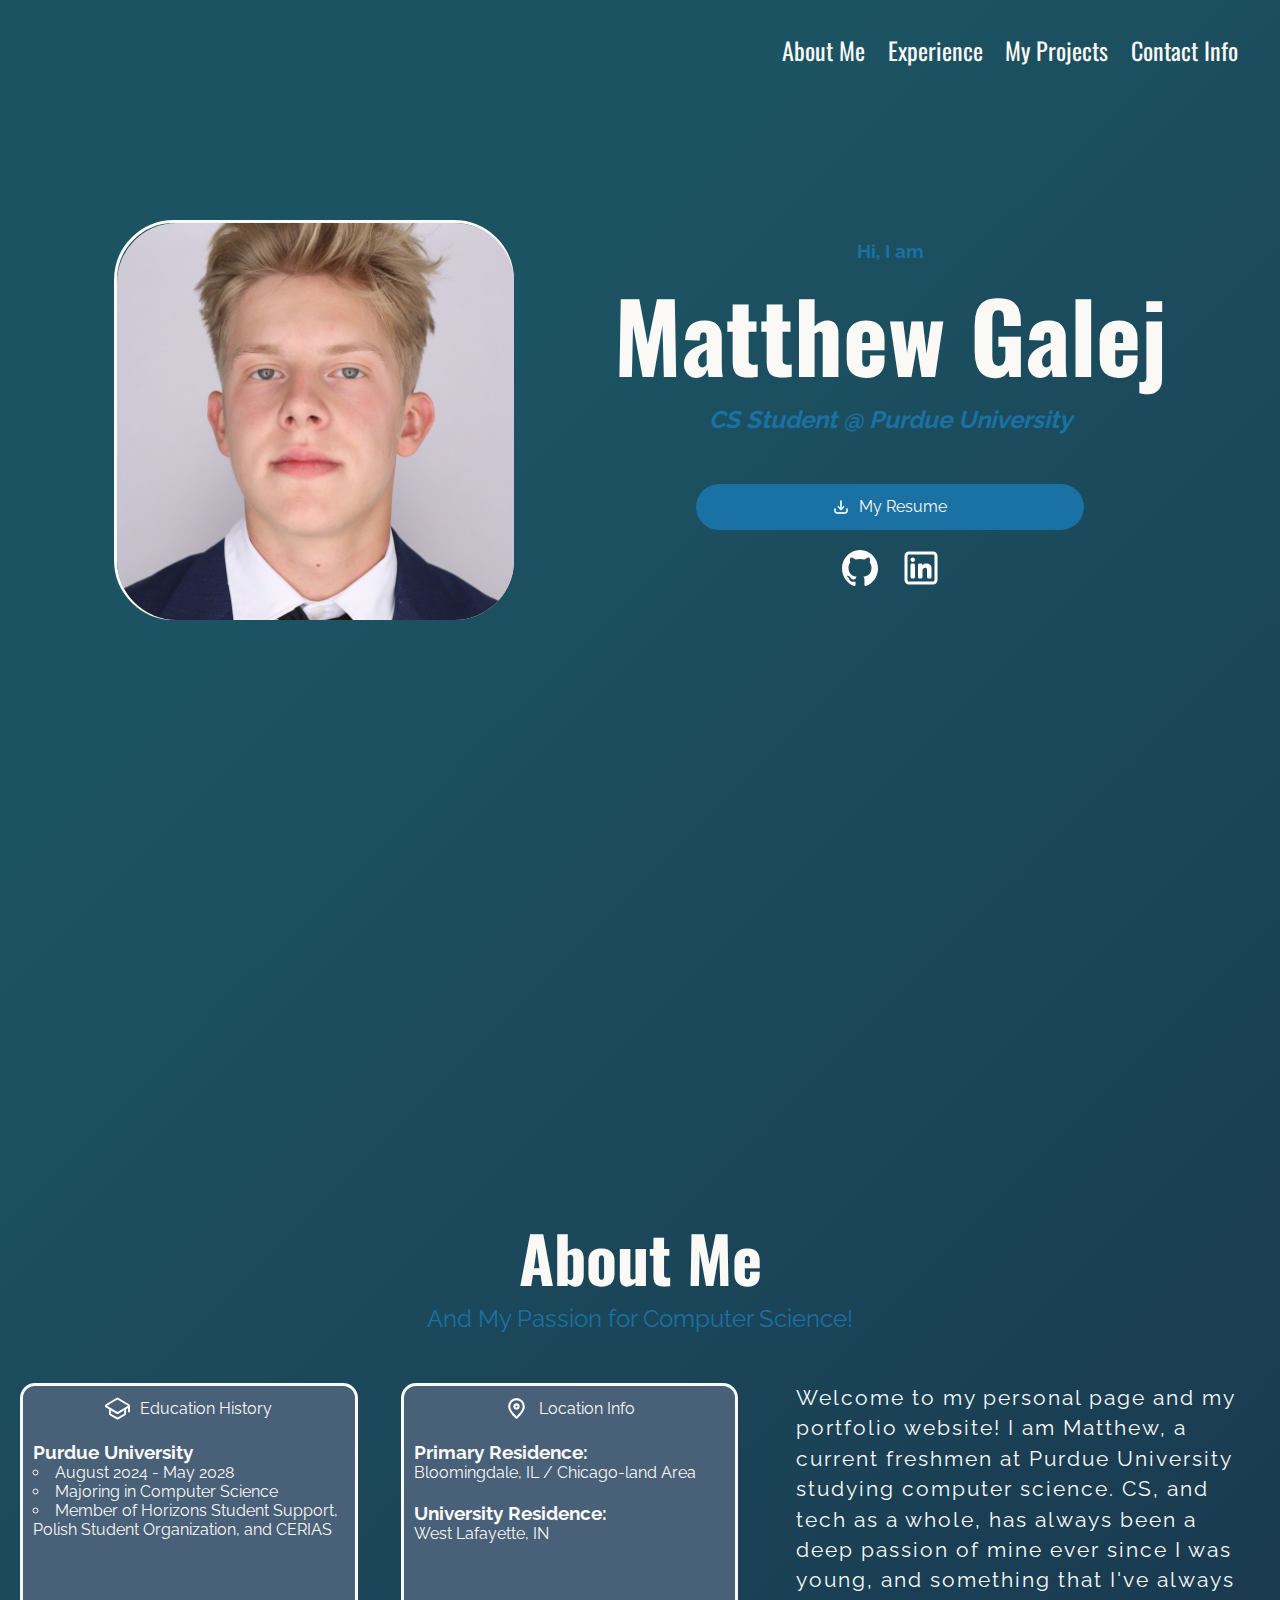
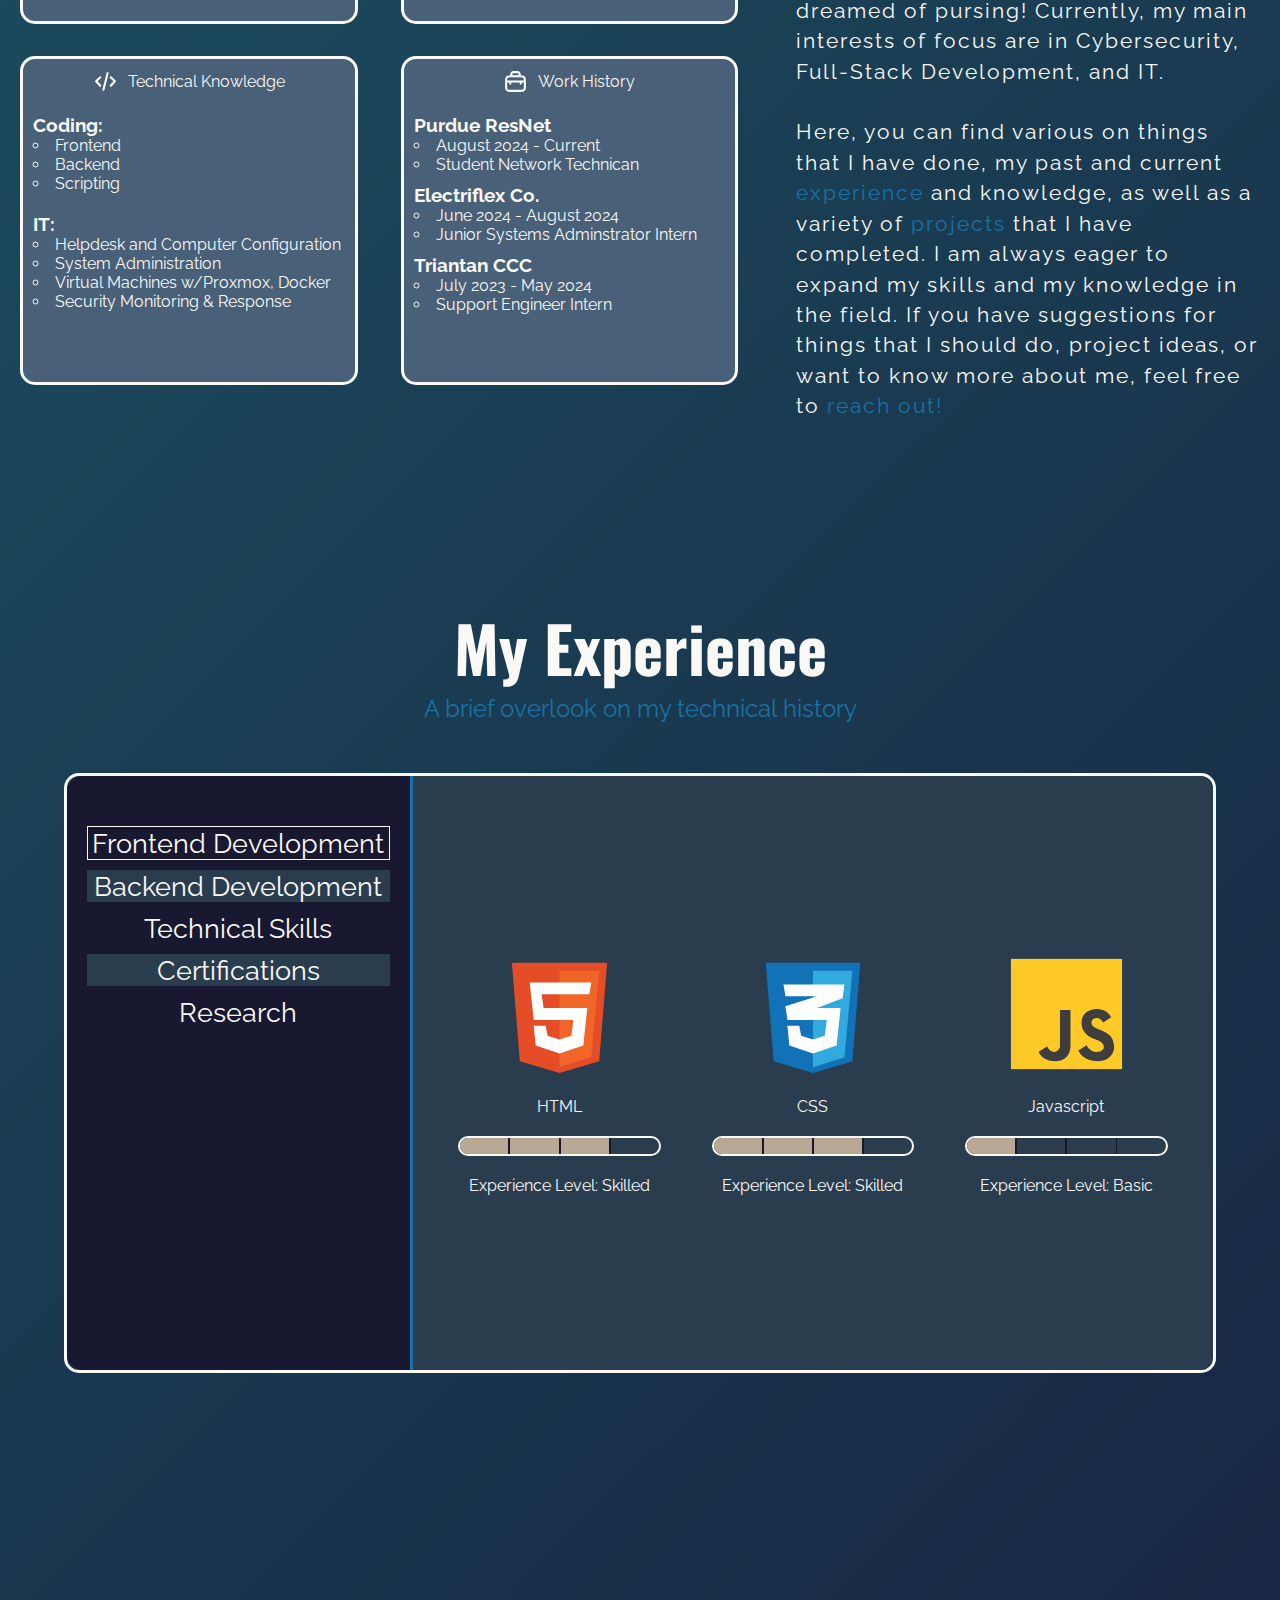
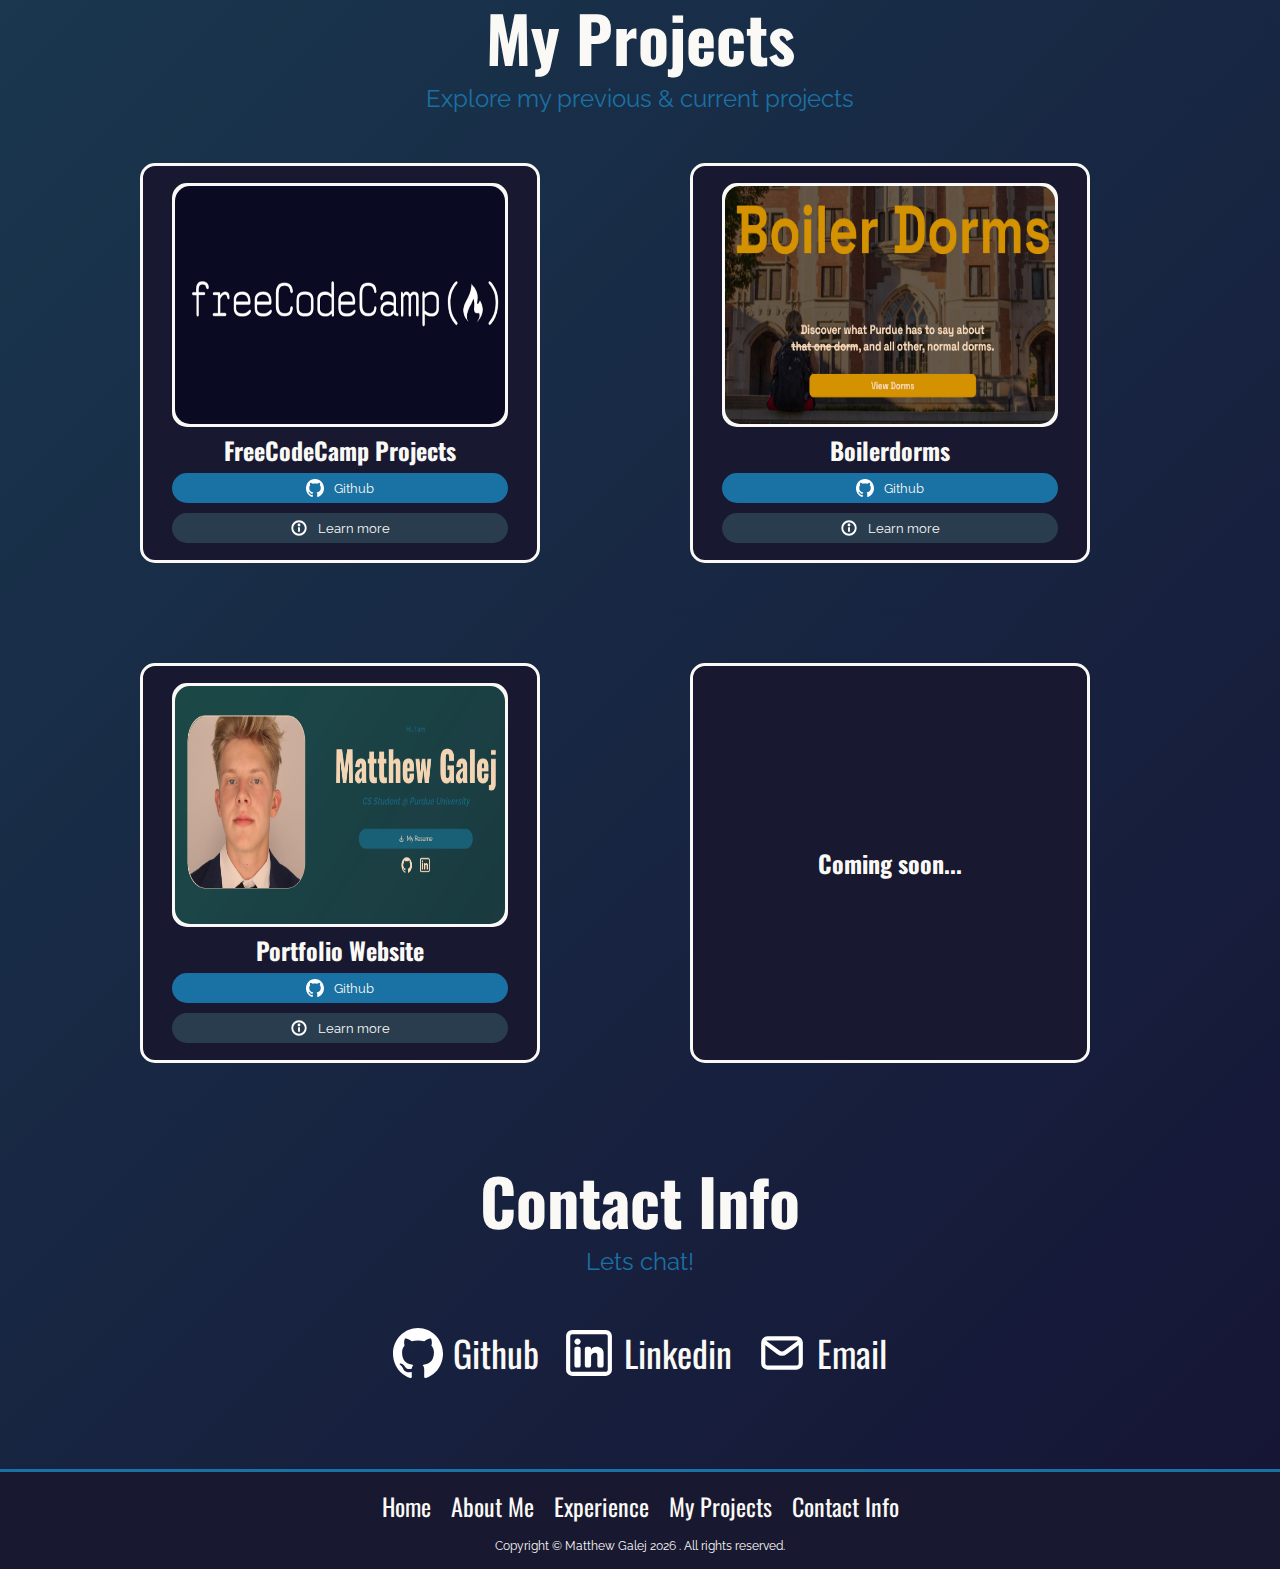
==== commit bd7bb161: "Started adjusting for responsive design" ====
--- a/pages/index.html
+++ b/pages/index.html
@@ -21,7 +21,7 @@
             </nav>
         </header>
 
-        <div id="main-page">
+        <div id="main-page" class="section-panel">
             <div id="opening-panel">
                 <div id="pfp-box">
                     <img id="front-image" src="../assets/picture.png" alt="Picture of Matthew"/>
--- a/css/styles.css
+++ b/css/styles.css
@@ -123,8 +123,12 @@
     justify-content: center;
 }
 
+.section-panel:not(.section-panel:last-of-type) {
+   min-height: 100vh;
+}
+
 .section-panel {
-    margin-top: 20vw;
+    margin-top: 10vh;
 }
 
 #pfp-box {
--- a/css/media-queries.css
+++ b/css/media-queries.css
@@ -0,0 +1,7 @@
+@media screen and (max-width: 768px) {
+    #opening-panel {
+        flex-direction: column;
+        align-items: center;
+        justify-content: center;
+    }
+}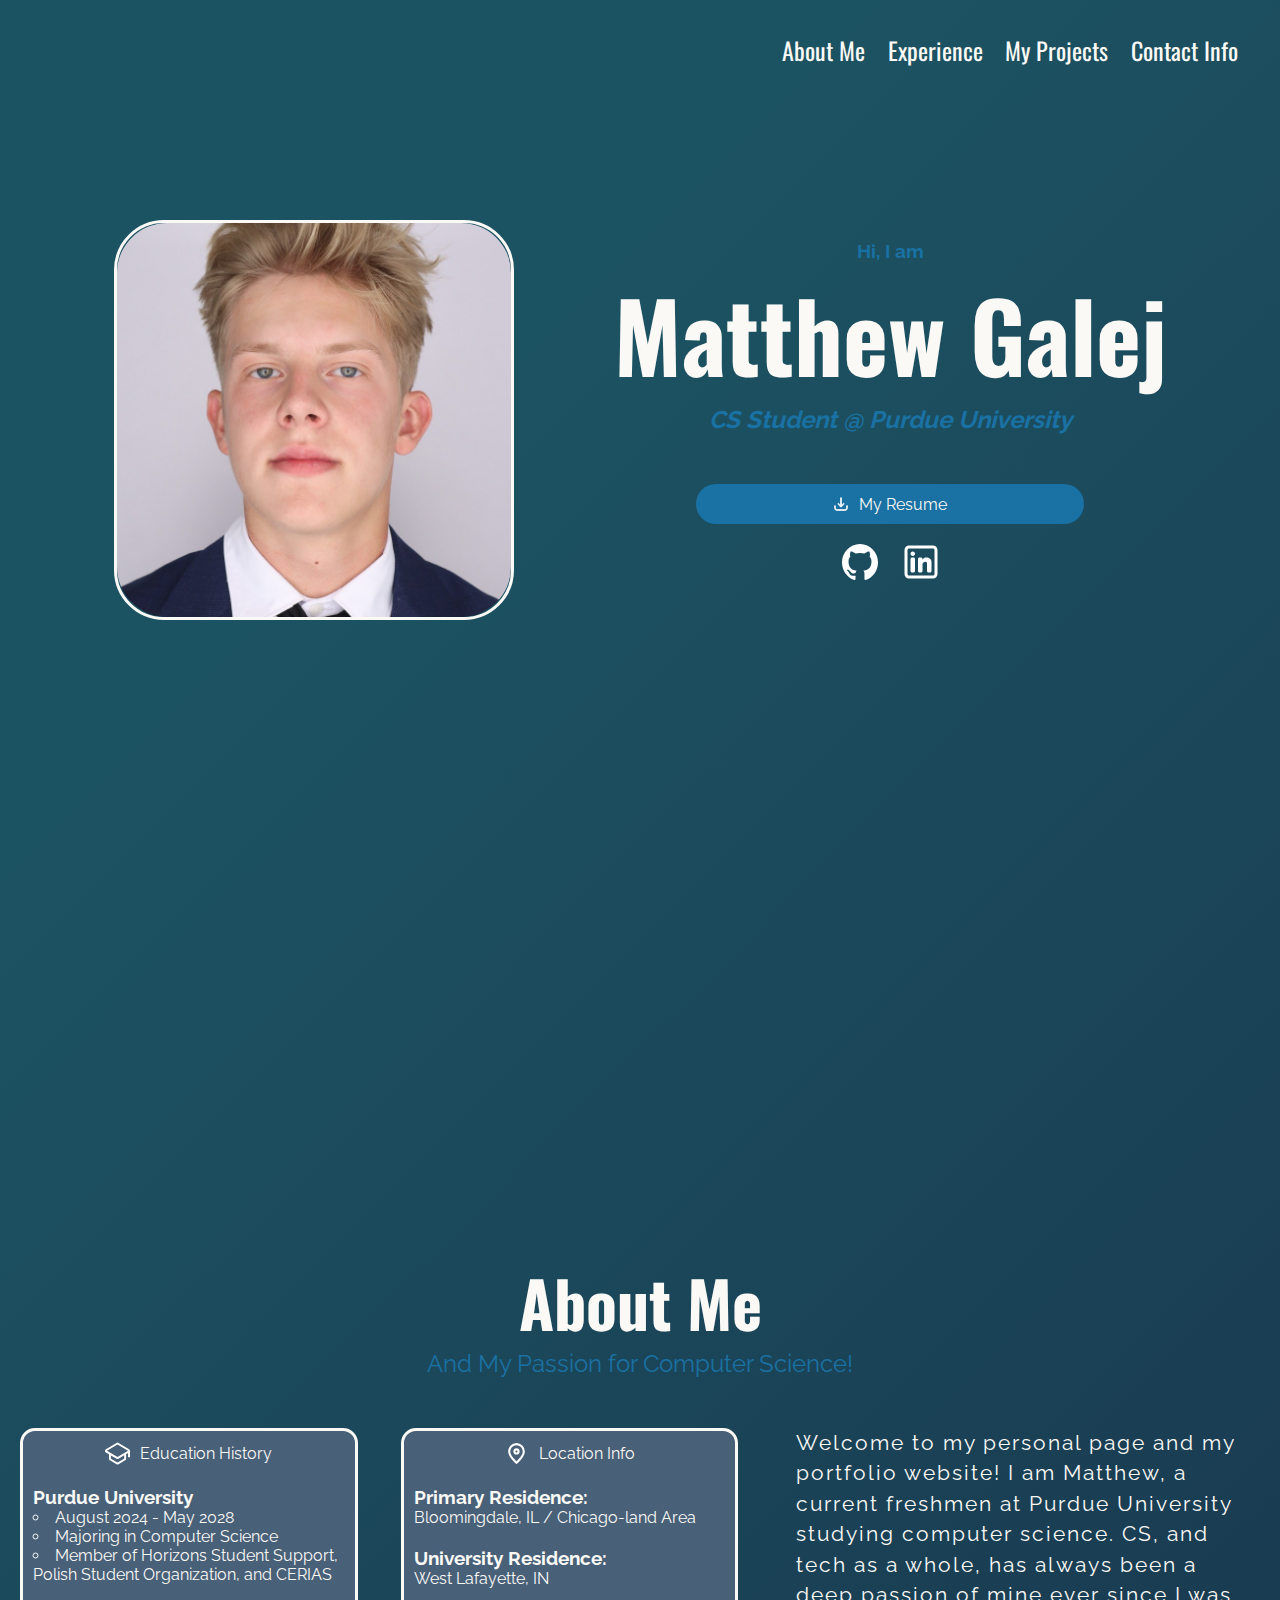
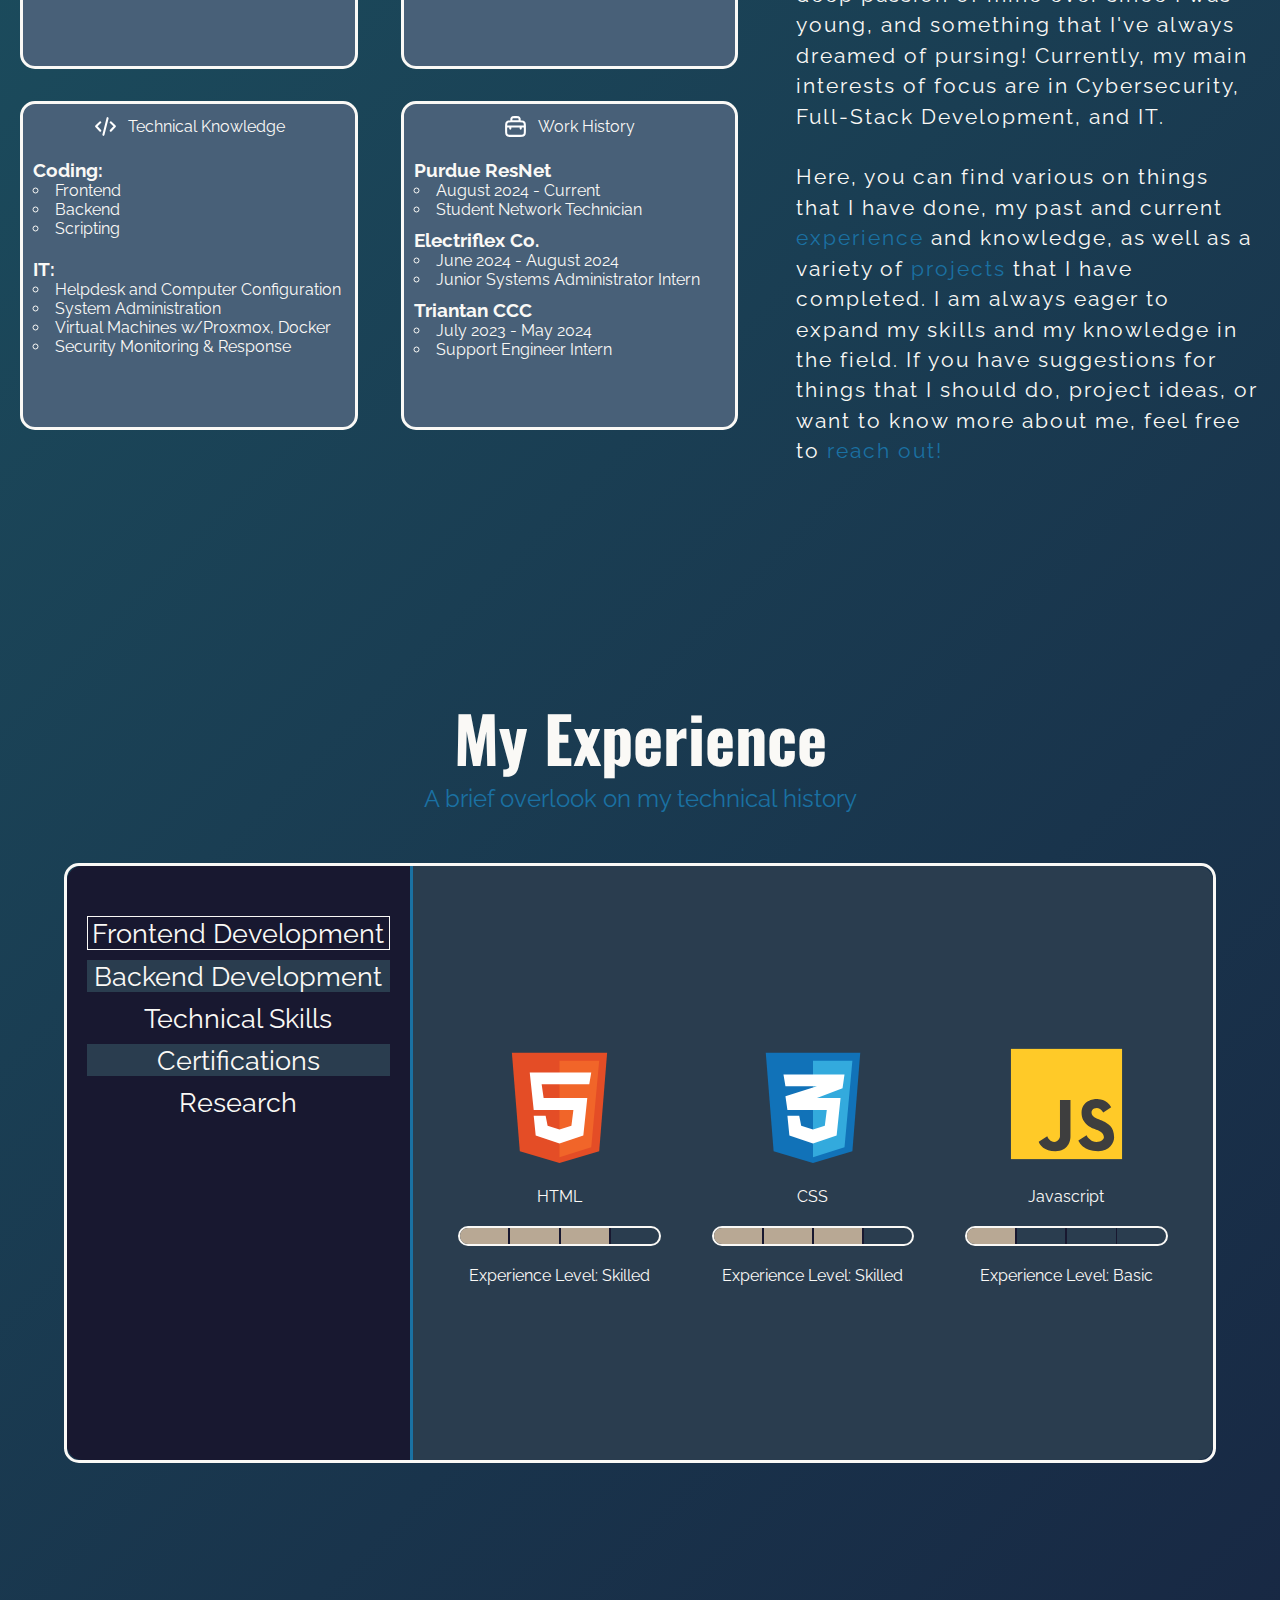
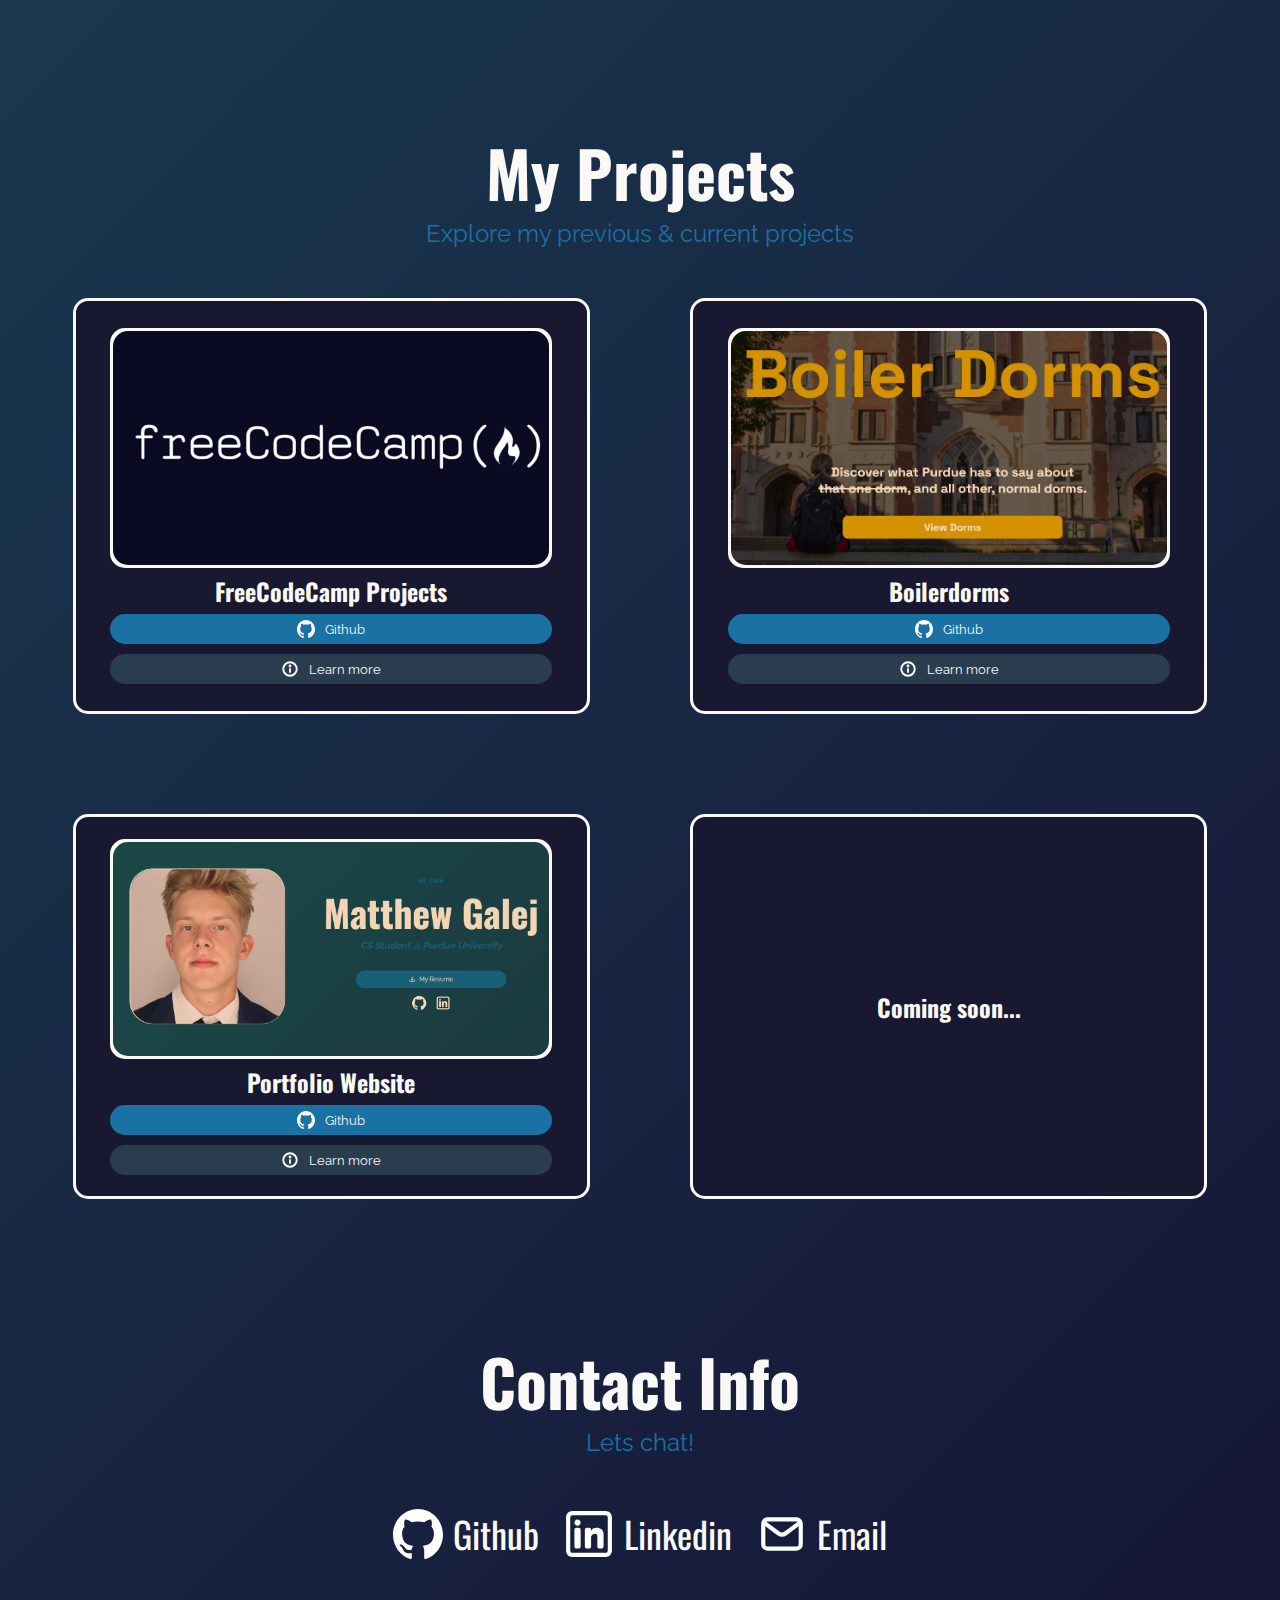
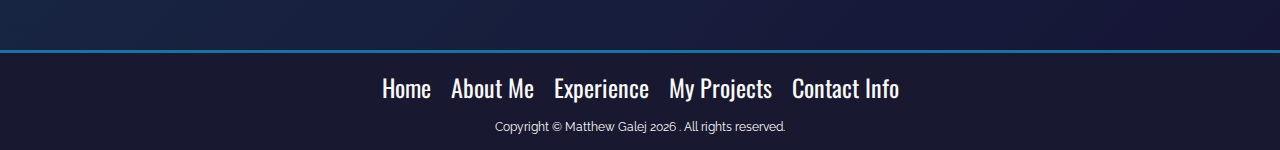
==== commit 5a77fa87: "Further changes to responsive. Added hamburger menu asset to navbar" ====
--- a/pages/index.html
+++ b/pages/index.html
@@ -19,6 +19,7 @@
                 <a class="nav-item" href="#my-projects">My Projects</a>
                 <a class="nav-item" href="#contact-info">Contact Info</a>
             </nav>
+            <img id="hamburger-menu" src="../assets/hamburger-menu.svg" alt="hamburger meny">
         </header>
 
         <div id="main-page" class="section-panel">
@@ -119,13 +120,13 @@
                             <h3>Purdue ResNet</h3>
                             <ul style="margin-bottom: 10px">
                                 <li>August 2024 - Current</li>
-                                <li>Student Network Technican</li>
+                                <li>Student Network Technician</li>
                             </ul>
 
                             <h3>Electriflex Co.</h3>
                             <ul style="margin-bottom: 10px">
                                 <li>June 2024 - August 2024</li>
-                                <li>Junior Systems Adminstrator Intern</li>
+                                <li>Junior Systems Administrator Intern</li>
                             </ul>
 
                             <h3>Triantan CCC</h3>
--- a/css/styles.css
+++ b/css/styles.css
@@ -64,6 +64,10 @@
     width: 500px;
 }
 
+#hamburger-menu {
+    display: none;
+}
+
 #footer-navbar {
     display: flex;
     justify-content: center;
@@ -128,24 +132,30 @@
 }
 
 .section-panel {
-    margin-top: 10vh;
+    margin-top: 15vh;
 }
 
 #pfp-box {
-    width: 400px;
-    height: 400px;
+    max-width: 400px;
+    max-height: 400px;
+    width: 100%;
+    height: 100%;
     border: 3px solid var(--offwhite);
-    border-radius: 15%;
+    border-radius: 50px;
+    margin-left: 20px;
 }
 
 #front-image {
-    width: 397px;
-    height: 397px;
-    border-radius: 15%;
+    max-width: 400px;
+    max-height: 400px;
+    width: 100%;
+    height: 100%;
+    border-radius: 50px;
 }
 
 #opening-text {
     margin-left: 100px;
+    margin-right: 20px;
     margin-top: 20px;
 }
 
@@ -169,7 +179,7 @@
 #opening-text #resume-download {
     margin-top: 50px;
     width: 70%;
-    height: 12%;
+    height: 40px;
     border-radius: 40px;
     border: none;
     color: var(--offwhite);
@@ -522,10 +532,12 @@
     justify-content: center;
     align-items: center;
     flex-direction: column;
-    width: 400px;
-    height: 400px;
+    width: 100%;
+    height: 100%;
+    max-width: 600px;
+    max-height: 600px;
     border-radius: 15px;
-    padding: 10px;
+    padding: 20px 10px 20px;
     border: 3px solid var(--offwhite);
     background-color: var(--offblack);
     font-family: "Oswald", sans-serif;
--- a/css/media-queries.css
+++ b/css/media-queries.css
@@ -4,4 +4,54 @@
         align-items: center;
         justify-content: center;
     }
+
+    #opening-text {
+        margin-left: 0;
+        margin-right: 0;
+    }
+
+    #pfp-box {
+        margin-left: 0;
+        margin-right: 0;
+    }
+
+    #contact-list {
+        flex-direction: column;
+    }
+
+    /* Hamburger menu / Navbar */
+    #navbar {
+        display: none;
+    }
+    #hamburger-menu {
+        display: flex;
+        height: 50%;
+    }
+    #page-header {
+        justify-content: flex-end;
+    }
+
+    /* About Section */
+
+    #panel-wrapper {
+        flex-direction: column;
+        align-items: center;
+        justify-content: center;
+    }
+
+    .panel.right {
+        width: 100%;
+        text-align: center;
+    }
+
+    .panel.left {
+        display: grid;
+        width: 100%;
+        grid-template-columns: 1fr;
+        grid-template-rows: auto;
+    }
+
+    .box {
+        text-align: center;
+    }
 }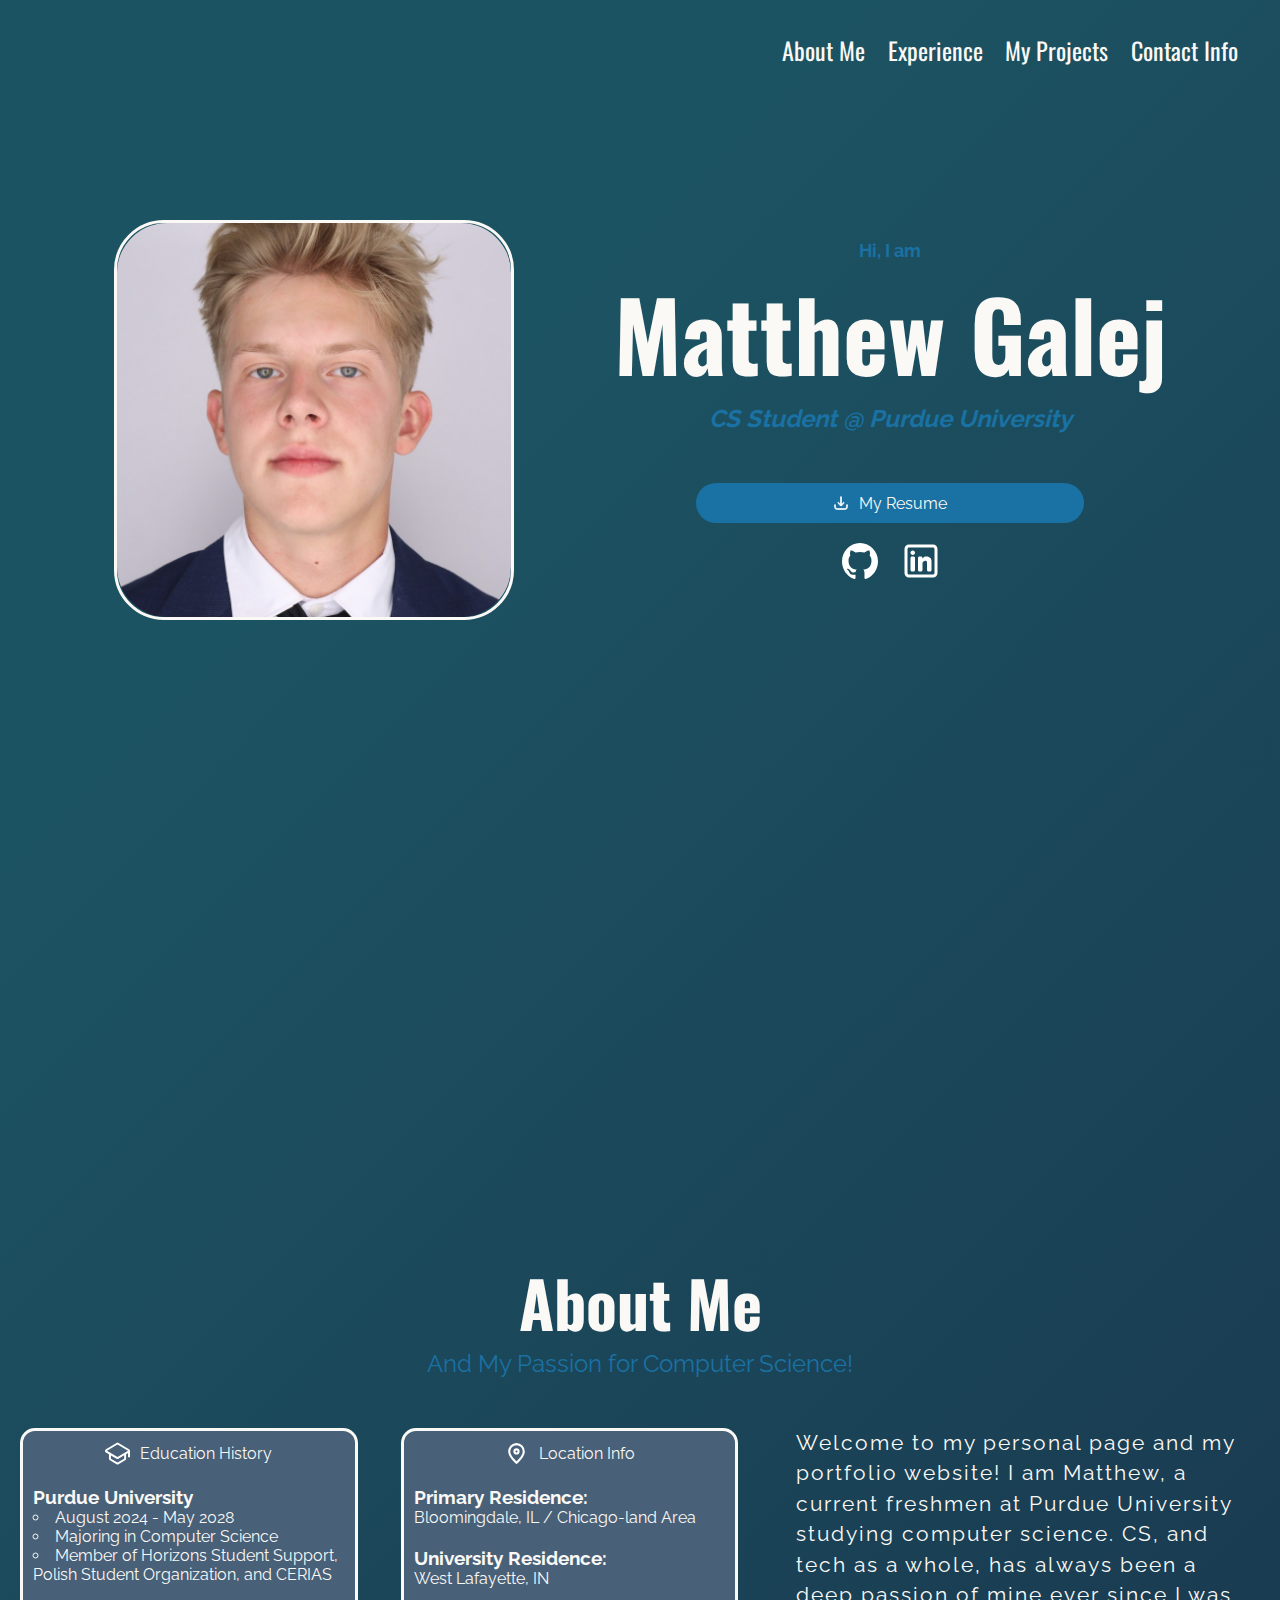
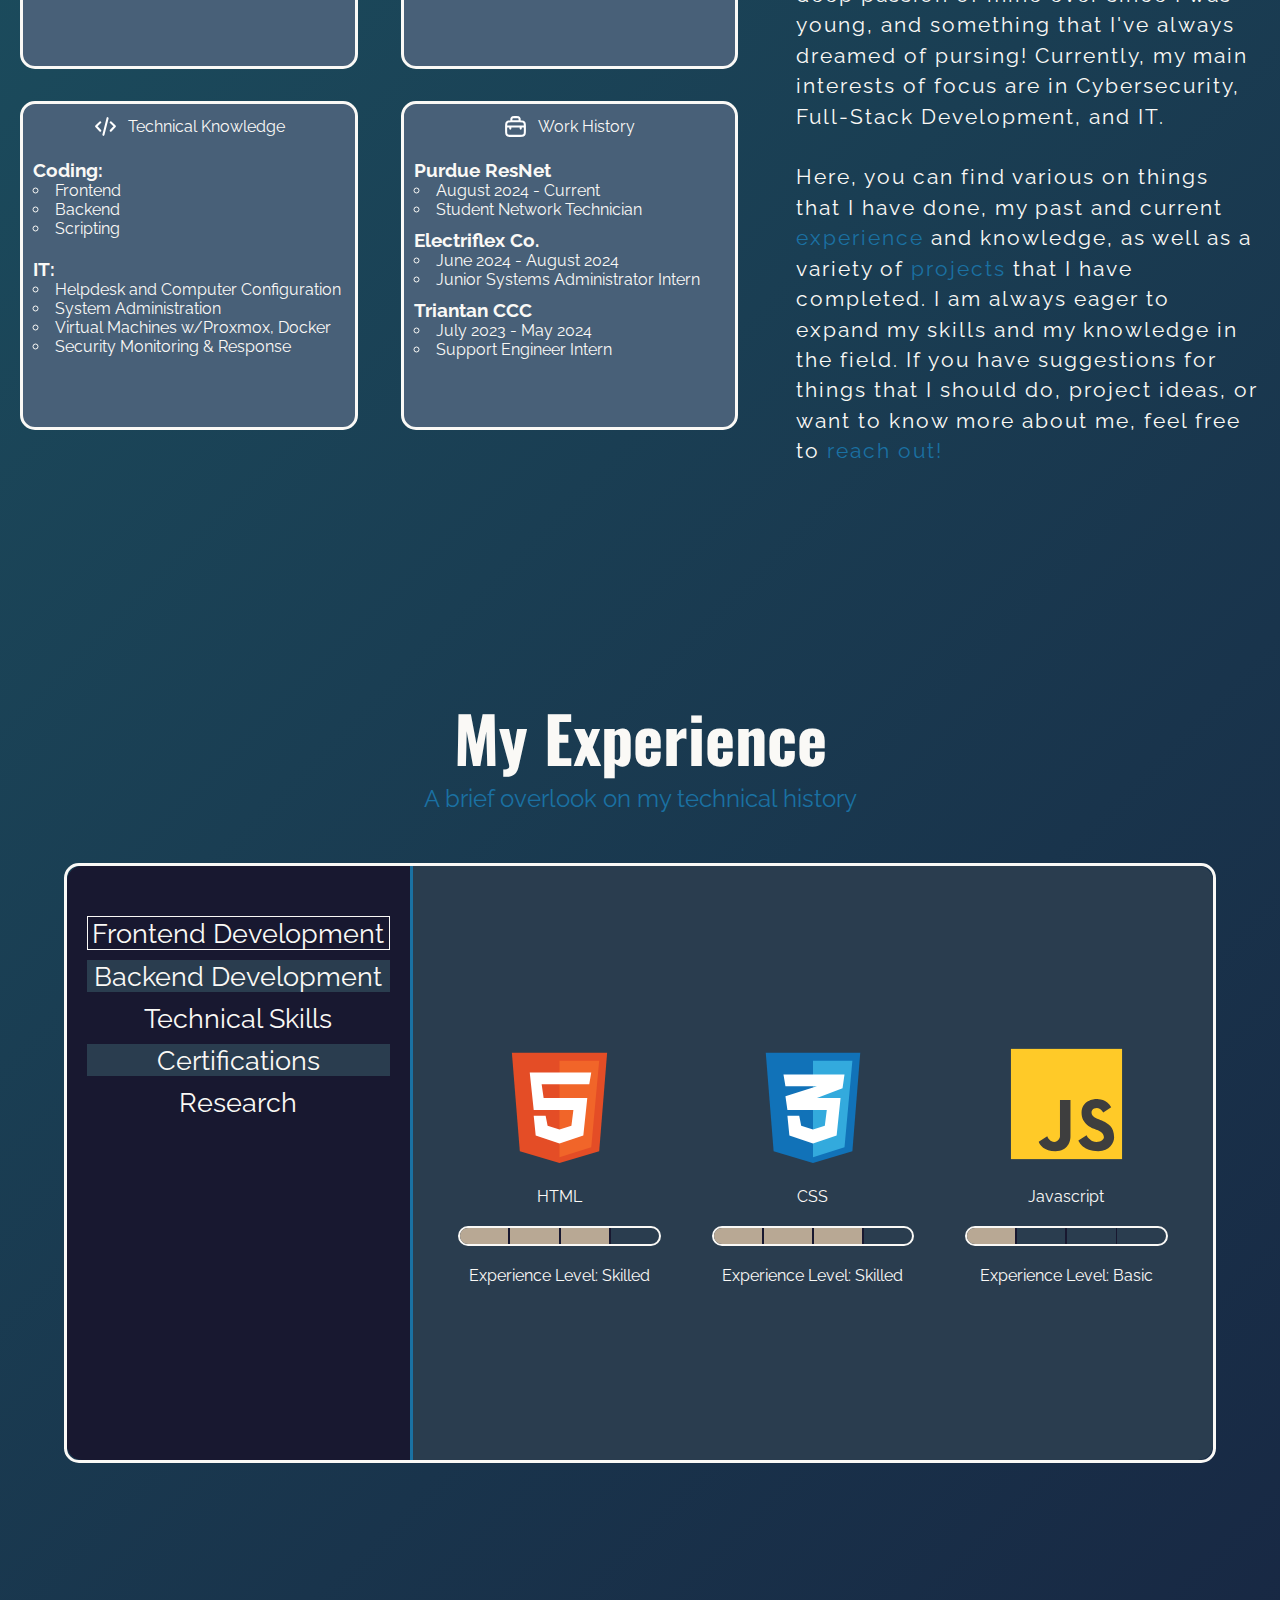
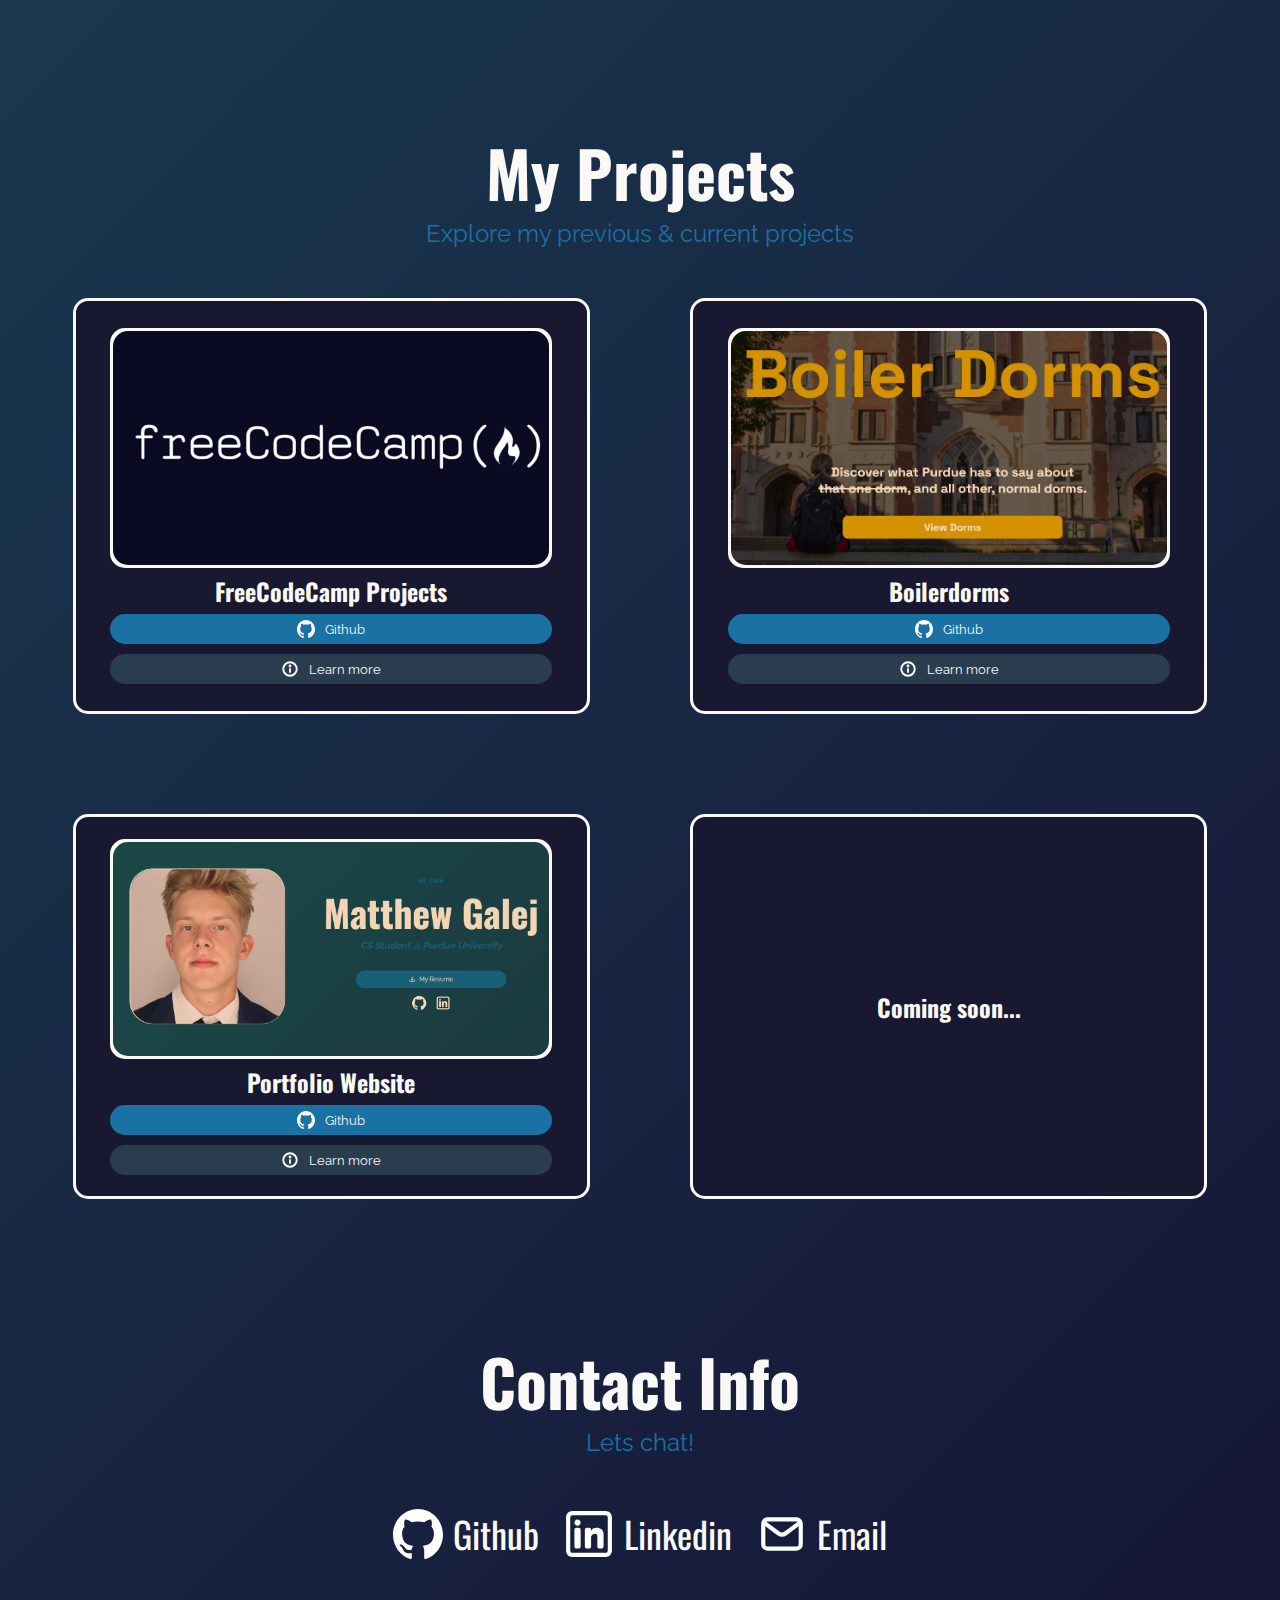
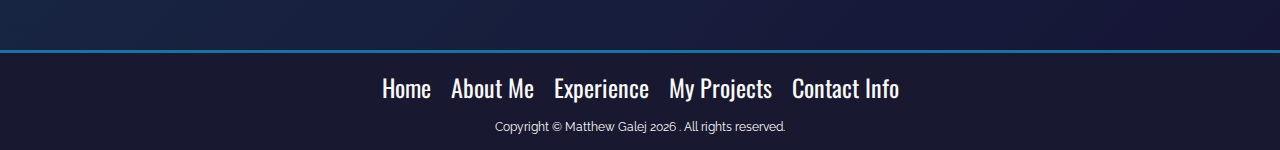
==== commit b98256fe: "reworked top hamburger menu. Adding hamburger menu to experience section" ====
--- a/pages/index.html
+++ b/pages/index.html
@@ -19,7 +19,15 @@
                 <a class="nav-item" href="#my-projects">My Projects</a>
                 <a class="nav-item" href="#contact-info">Contact Info</a>
             </nav>
-            <img id="hamburger-menu" src="../assets/hamburger-menu.svg" alt="hamburger meny">
+            <div class="hamburger-menu">
+                <img src="../assets/hamburger-menu.svg" alt="hamburger menu" id="hamburger-icon">
+                <nav id="hamburger-navbar">
+                <a class="nav-item" href="#about-me">About Me</a>
+                <a class="nav-item" href="#my-experience">Experience</a>
+                <a class="nav-item" href="#my-projects">My Projects</a>
+                <a class="nav-item" href="#contact-info">Contact Info</a>
+            </nav>
+            </div>
         </header>
 
         <div id="main-page" class="section-panel">
@@ -181,6 +189,11 @@
                 </div>
                 <div class="panel-border"></div>
                 <div id="content-panel">
+                    <div id="content-panel-hamburger-menu">
+                        <img src="../assets/hamburger-menu.svg" alt="hamburger menu" />
+                    </div>
+
+
                     <div id="frontend" class="card active"> <!-- Added .active to ensure it starts on this card -->
                         <div class="image">
                             <img src="../assets/html-5-icon.svg" alt="html5 logo"/>
--- a/css/styles.css
+++ b/css/styles.css
@@ -25,6 +25,7 @@
     box-sizing: border-box;
     margin: 0;
     padding: 0;
+    /*outline: 1px solid red; !* TODO: DEBUG *!*/
 }
 
 html {
@@ -52,11 +53,6 @@
     scroll-margin-top: 0;
 }
 
-#page-header #name {
-    font-size: 3rem;
-    user-select: none;
-}
-
 #navbar {
     display: flex;
     justify-content: space-evenly;
@@ -64,17 +60,13 @@
     width: 500px;
 }
 
-#hamburger-menu {
+#hamburger-menu, #hamburger-navbar, #hamburger-icon {
     display: none;
-}
-
-#footer-navbar {
-    display: flex;
-    justify-content: center;
-    align-items: center;
-    gap: 20px;
-    font-family: "Oswald", sans-serif;
-    color: var(--offblack);
+    transition: 200ms ease;
+}
+
+#hamburger-icon:hover {
+    box-shadow: 2px 2px var(--offblack);
 }
 
 .nav-item {
@@ -160,18 +152,20 @@
 }
 
 #opening-text h1 {
-    font-size: 6rem;
+    font-size: clamp(3rem, 10vw, 6rem);
     font-family: "Oswald", sans-serif;
     color: var(--offwhite);
 }
 
 #opening-text h2 {
     font-style: italic;
+    font-size: clamp(8px, 5vw, 24px);
     font-family: "Raleway", sans-serif;
     color: var(--accent1);
 }
 
 #opening-text h3 {
+    font-size: clamp(6px, 5vw, 18px);
     font-family: "Raleway", sans-serif;
     color: var(--accent1);
 }
@@ -401,6 +395,10 @@
     border: 1px solid var(--offwhite);
 }
 
+#content-panel-hamburger-menu {
+    display: none;
+}
+
 .alternate-background {
     background-color: var(--accent5);
 }
@@ -648,17 +646,29 @@
     transform: translateY(-5px);
 }
 
+
 #page-footer {
+    position: relative;
     margin-top: 10vh;
+    padding: 15px;
     border-top: 3px solid var(--accent1);
     background-color: var(--offblack);
     bottom: 0;
-    height: 100px;
+    min-height: 100px;
     display: flex;
     flex-direction: column;
     align-items: center;
     justify-content: center;
     text-align: center;
+}
+
+#footer-navbar {
+    display: flex;
+    justify-content: center;
+    align-items: center;
+    gap: 20px;
+    font-family: "Oswald", sans-serif;
+    color: var(--offblack);
 }
 
 #page-footer p {
--- a/css/media-queries.css
+++ b/css/media-queries.css
@@ -8,6 +8,15 @@
     #opening-text {
         margin-left: 0;
         margin-right: 0;
+        width: 100%;
+    }
+
+    #resume-download {
+        width: 100%;
+    }
+
+    #pfp-box {
+        width: 90%;
     }
 
     #pfp-box {
@@ -20,20 +29,60 @@
     }
 
     /* Hamburger menu / Navbar */
-    #navbar {
+    #hamburger-navbar, #navbar {
         display: none;
     }
-    #hamburger-menu {
+    #hamburger-icon {
         display: flex;
-        height: 50%;
+        max-height: 75px;
+        min-height: 50px;
+        height: 10vw;
+    }
+    #hamburger-navbar.show {
+        display: flex;
+        border-top: 3px solid var(--offwhite);
+        opacity: 0.95;
+        align-items: center;
+        justify-content: center;
+        flex-direction: column;
+        position: absolute;
+        margin-top: 20px;
+        width: 100%;
+        left: 0;
+        padding: 10px;
+        min-height: 200px;
+        background-color: var(--offblack);
     }
     #page-header {
         justify-content: flex-end;
     }
 
+    /* Experience Section */
+    #experience-inner-panel #nav-panel, #experience-inner-panel .panel-border {
+        display: none;
+    }
+
+    #content-panel-hamburger-menu {
+        display: flex;
+        flex-direction: row;
+        position: absolute;
+        left: 50px;
+    }
+
+    #content-panel-hamburger-menu img {
+        width: 10%;
+    }
+
+    #content-panel {
+        width: 100%;
+        border-radius: 15px;
+    }
+
+
     /* About Section */
 
     #panel-wrapper {
+        display: flex;
         flex-direction: column;
         align-items: center;
         justify-content: center;
@@ -41,17 +90,57 @@
 
     .panel.right {
         width: 100%;
+        margin: auto;
         text-align: center;
     }
 
     .panel.left {
-        display: grid;
+        display: flex;
+        margin-left: 0;
         width: 100%;
-        grid-template-columns: 1fr;
-        grid-template-rows: auto;
+        flex-direction: column;
+        justify-content: center;
+        align-items: center;
+        margin-bottom: 50px;
+        gap: 20px;
     }
 
     .box {
         text-align: center;
+        margin: 0;
+    }
+
+}
+
+@media screen and (max-width: 500px) {
+    #project-box-wrapper {
+        grid-template-columns: repeat(auto-fit, minmax(300px, 1fr));
+    }
+
+    #footer-navbar {
+        flex-direction: column;
+        gap: 10px;
+    }
+
+    /* Text resizing */
+
+    #page-footer p {
+        font-size: 10px;
+    }
+
+    #footer-navbar {
+        width: 100%;
+    }
+
+    .section-header {
+        font-size: 2.5rem;
+    }
+
+    .section-subtitle {
+        font-size: 1rem;
+    }
+
+    #personal-bio {
+        font-size: 0.8rem;
     }
 }